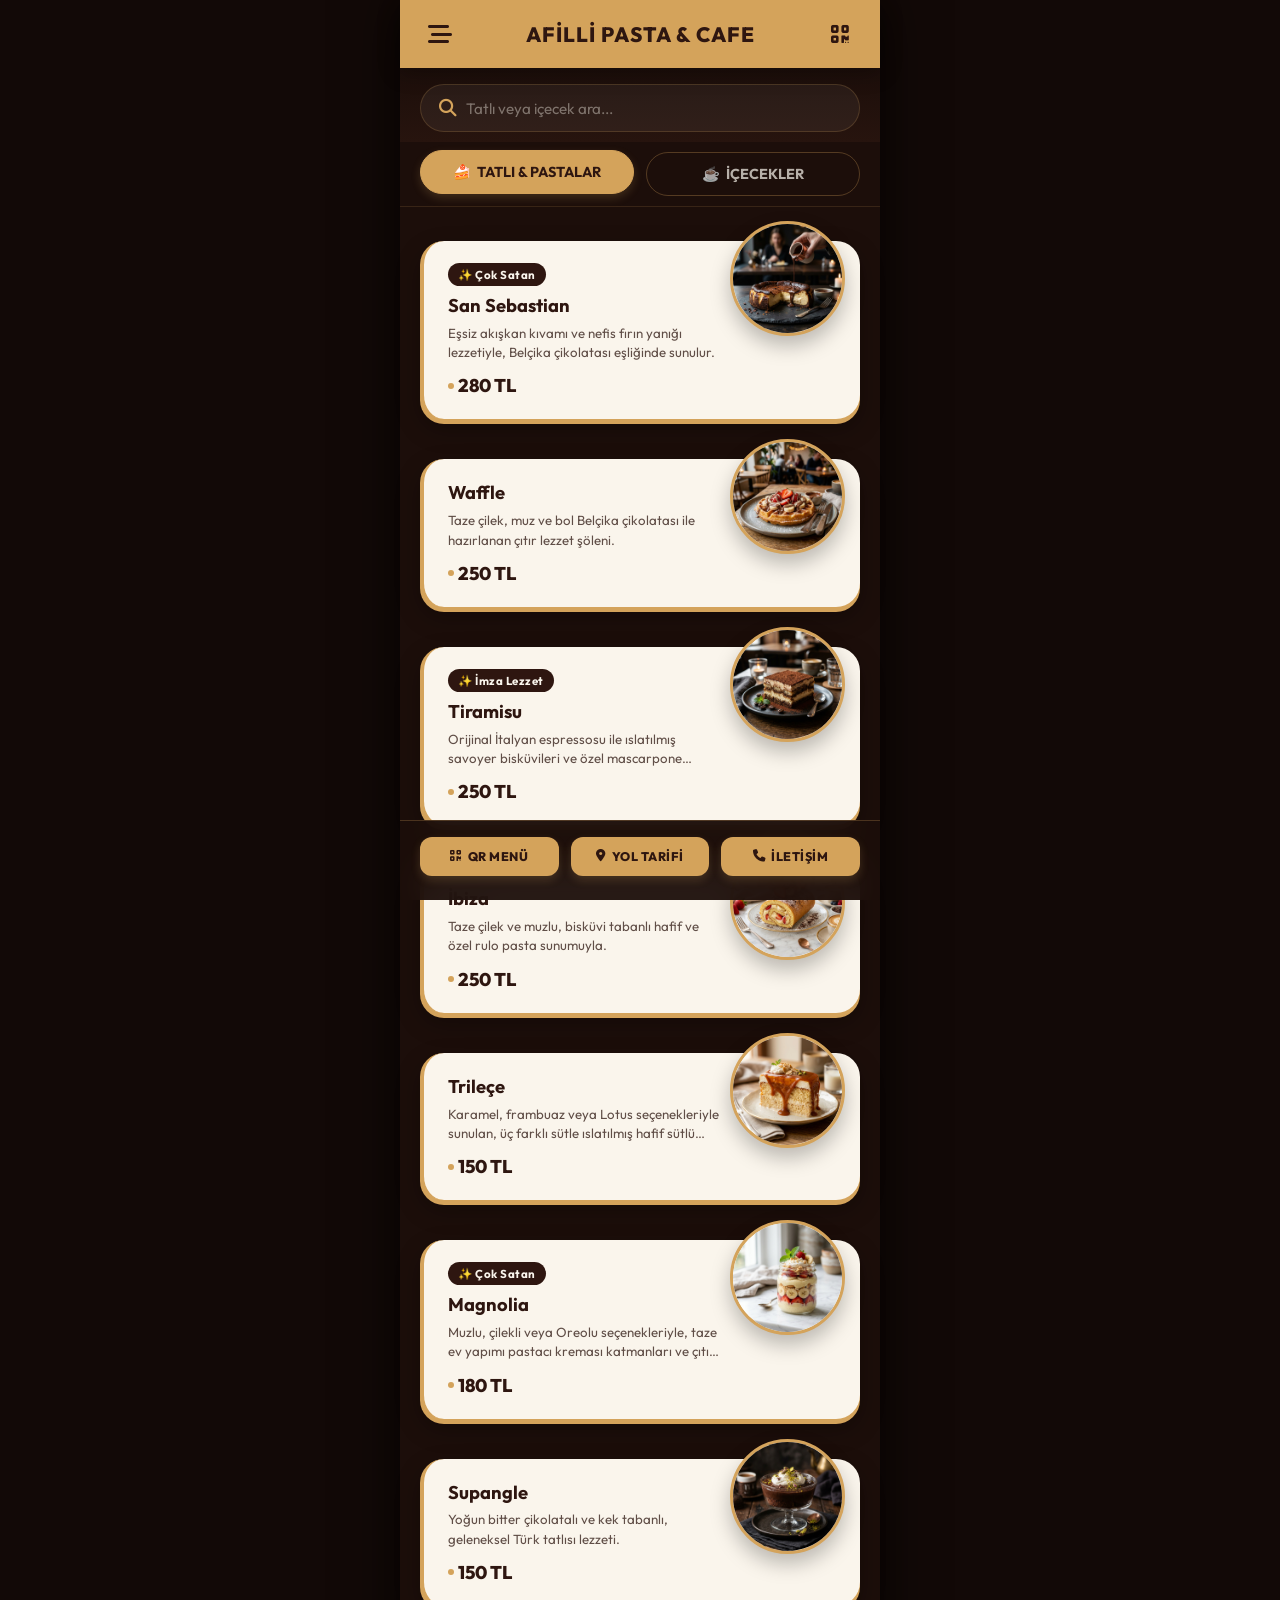
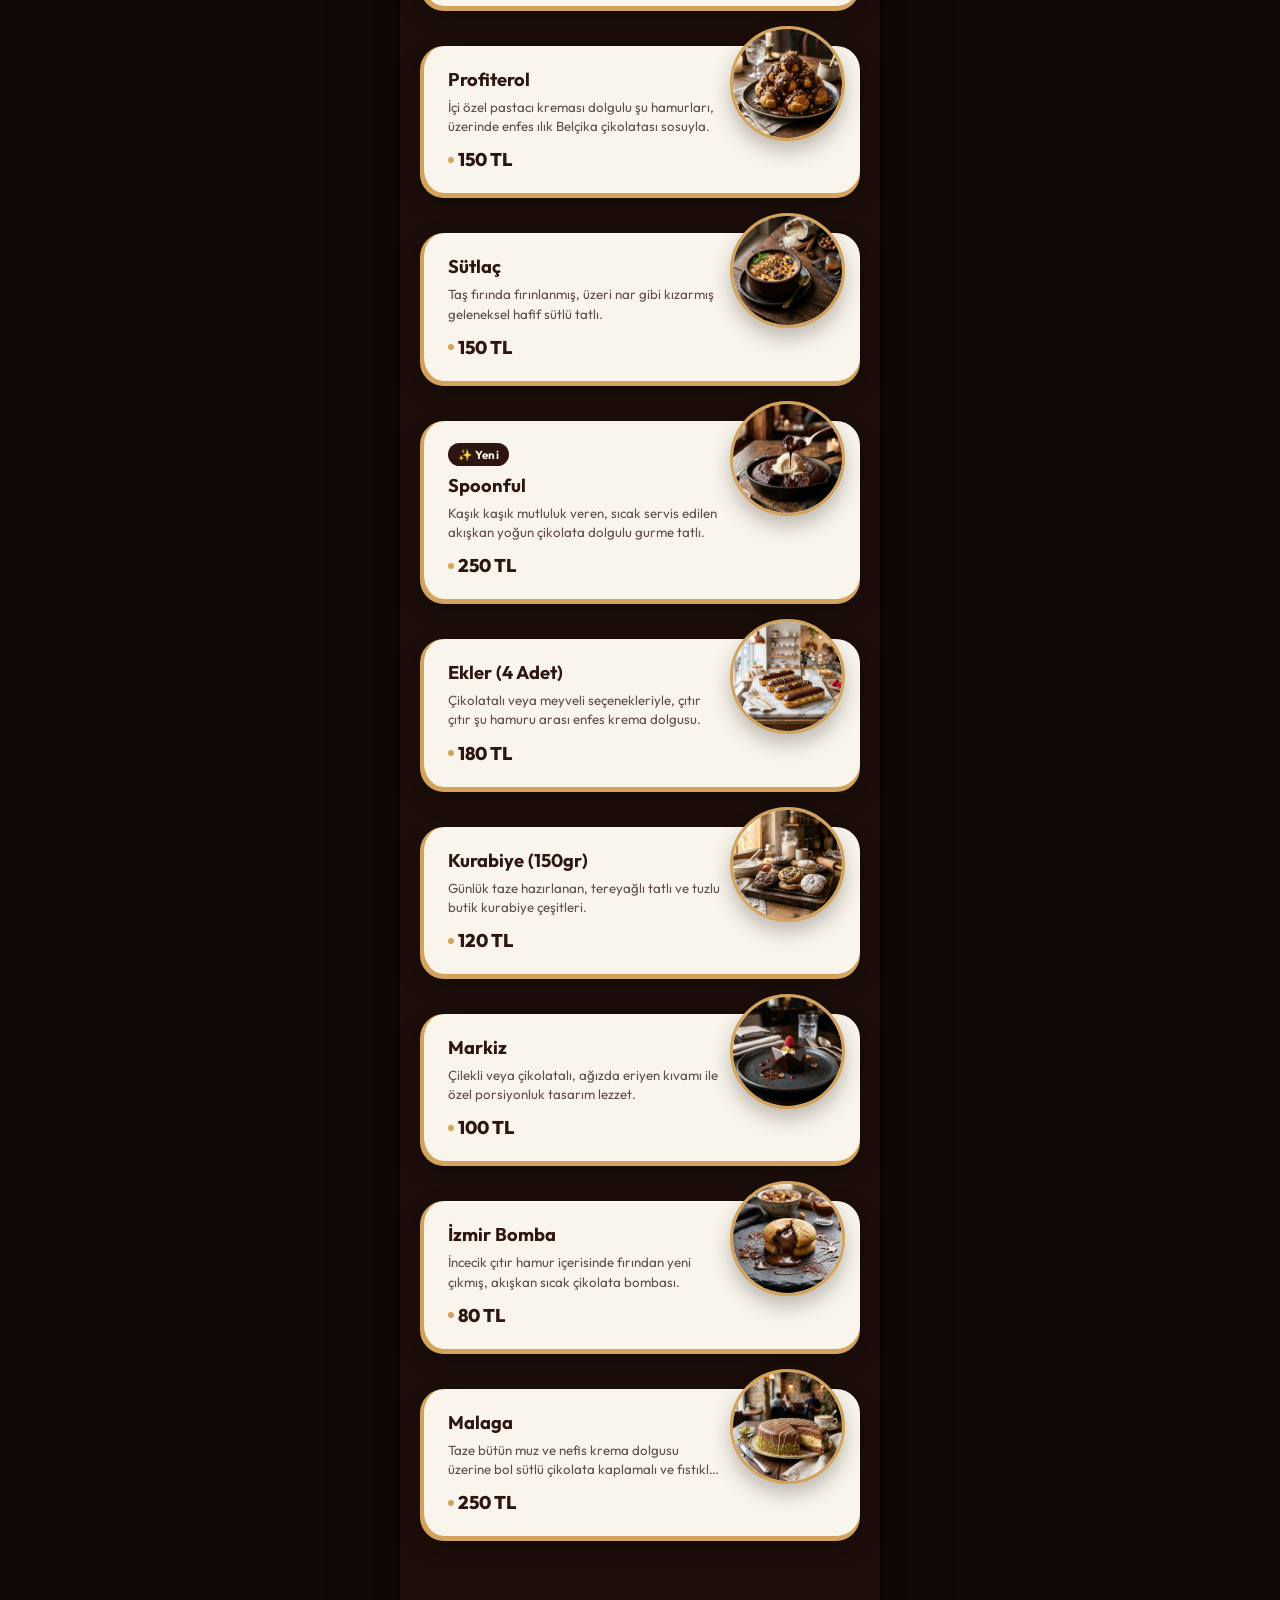
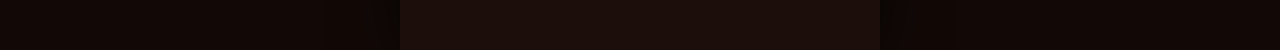
==== index.html @ da428a74 "feat: Afilli Cafe premium digital QR menu with local images and updated contact details" ====
<!DOCTYPE html>
<html lang="tr">
<head>
  <meta charset="UTF-8">
  <meta name="viewport" content="width=device-width, initial-scale=1.0, maximum-scale=1.0, user-scalable=no">
  <title>Afilli Pasta & Cafe | Dijital QR Menü</title>
  
  <!-- SEO Meta Tags -->
  <meta name="description" content="Afilli Pasta & Cafe'nin en özel el yapımı tatlıları, pastaları, aromatik sıcak kahveleri ve serinletici içecekleri içeren şık dijital QR menüsü.">
  <meta name="keywords" content="afilli cafe, qr menü, dijital menü, pastane, tatlı, kahve, kahvaltı, istanbul cafe">
  <meta name="author" content="Afilli Pasta & Cafe">
  
  <!-- Open Graph / Social Media -->
  <meta property="og:type" content="website">
  <meta property="og:title" content="Afilli Pasta & Cafe | Dijital QR Menü">
  <meta property="og:description" content="Kafemizin en seçkin lezzetlerini ve aromatik kahvelerini hemen keşfedin.">
  <meta property="og:image" content="https://images.unsplash.com/photo-1606313564200-e75d5e30476c?w=600&auto=format&fit=crop&q=80">
  
  <!-- FontAwesome Icons for premium UI look -->
  <link rel="stylesheet" href="https://cdnjs.cloudflare.com/ajax/libs/font-awesome/6.4.0/css/all.min.css">
  
  <!-- Custom Stylesheet -->
  <link rel="stylesheet" href="style.css">
</head>
<body>

  <!-- MOBILE FRAME CONTAINER -->
  <main class="app-container" id="main-app">
    
    <!-- MAIN HEADER -->
    <header class="main-header">
      <button class="header-menu-btn" id="menu-toggle" aria-label="Menü Açar" title="Menü">
        <i class="fa-solid fa-bars-staggered"></i>
      </button>
      <h1 class="header-title" id="cafe-title">Afilli Pasta & Cafe</h1>
      <button class="header-qr-btn" id="qr-nav-btn" aria-label="QR Kodu Göster" title="QR Kodu">
        <i class="fa-solid fa-qrcode"></i>
      </button>
    </header>

    <!-- SEARCH BAR -->
    <section class="search-wrapper" aria-label="Ürün Arama">
      <div class="search-box">
        <i class="fa-solid fa-magnifying-glass search-icon"></i>
        <input 
          type="text" 
          id="search-input" 
          class="search-input" 
          placeholder="Tatlı veya içecek ara..."
          aria-label="Menü içinde ara"
        >
        <button class="clear-search-btn" id="clear-search" aria-label="Aramayı Temizle">
          <i class="fa-solid fa-circle-xmark"></i>
        </button>
      </div>
    </section>

    <!-- CATEGORY TABS -->
    <nav class="tabs-wrapper" aria-label="Kategoriler">
      <div class="tabs-container">
        <button class="menu-tab active" data-category="tatli" id="tab-tatli">
          <span>🍰</span> TATLI & PASTALAR
        </button>
        <button class="menu-tab" data-category="icecek" id="tab-icecek">
          <span>☕</span> İÇECEKLER
        </button>
      </div>
    </nav>

    <!-- PRODUCTS FEED -->
    <section class="products-feed" id="products-feed" aria-label="Ürün Listesi">
      <!-- Dynamic products loaded from app.js go here -->
    </section>

    <!-- FLOATING BOTTOM NAVIGATION BAR -->
    <nav class="bottom-nav" aria-label="Hızlı Erişim">
      <button class="nav-btn" id="qr-view-btn" title="QR Kodu Paylaş">
        <i class="fa-solid fa-qrcode"></i> QR Menü
      </button>
      <button class="nav-btn" id="direction-btn" title="Yol Tarifi Al">
        <i class="fa-solid fa-location-dot"></i> Yol Tarifi
      </button>
      <button class="nav-btn" id="contact-btn" title="İletişime Geç">
        <i class="fa-solid fa-phone"></i> İletişim
      </button>
    </nav>

  </main>

  <!-- --- SIDEBAR MENU NAVIGATION --- -->
  <div class="sidebar-overlay" id="sidebar-overlay"></div>
  <aside class="sidebar" id="sidebar" aria-label="Yandan Menü">
    <div class="sidebar-header">
      <div class="sidebar-title">Afilli Cafe</div>
      <button class="close-sidebar-btn" id="close-sidebar" aria-label="Kapat">
        <i class="fa-solid fa-xmark"></i>
      </button>
    </div>
    <nav class="sidebar-links">
      <a href="#" class="sidebar-link"><i class="fa-solid fa-house"></i> Anasayfa</a>
      <a href="https://instagram.com/afillipastacafe" target="_blank" class="sidebar-link"><i class="fa-brands fa-instagram"></i> Instagram'da Takip Et</a>
      <a href="#" id="menu-qr-link" class="sidebar-link"><i class="fa-solid fa-qrcode"></i> Masa QR Kodları</a>
      <a href="tel:+905077658978" class="sidebar-link"><i class="fa-solid fa-phone"></i> Hemen Ara</a>
      <a href="https://wa.me/905077658978" target="_blank" class="sidebar-link"><i class="fa-brands fa-whatsapp"></i> WhatsApp Destek</a>
    </nav>
    <div class="sidebar-footer">
      <p>Afilli Pasta & Cafe</p>
      <p>Her Gün: 09:00 - 23:00</p>
      <p>&copy; 2026 Tüm Hakları Saklıdır.</p>
    </div>
  </aside>

  <!-- --- INTERACTIVE MODALS --- -->

  <!-- 1. Contact Modal -->
  <div class="modal-overlay" id="contact-modal" aria-hidden="true" role="dialog">
    <div class="modal-content">
      <button class="close-modal-btn" id="close-contact" aria-label="Kapat">
        <i class="fa-solid fa-xmark"></i>
      </button>
      <h2 class="modal-title">İLETİŞİM BİLGİLERİ</h2>
      <div class="contact-options">
        <a href="tel:+905077658978" class="contact-card">
          <i class="fa-solid fa-phone contact-card-icon"></i>
          <div class="contact-card-details">
            <h4>Müşteri Hattı</h4>
            <p>0507 765 89 78</p>
          </div>
        </a>
        <a href="https://wa.me/905077658978?text=Merhaba,%20dijital%20menünüz%20üzerinden%20ulaşıyorum." target="_blank" class="contact-card">
          <i class="fa-brands fa-whatsapp contact-card-icon"></i>
          <div class="contact-card-details">
            <h4>WhatsApp Sipariş</h4>
            <p>Hızlı mesajlaşma & destek</p>
          </div>
        </a>
        <a href="https://instagram.com/afillipastacafe" target="_blank" class="contact-card">
          <i class="fa-brands fa-instagram contact-card-icon"></i>
          <div class="contact-card-details">
            <h4>Instagram Sayfamız</h4>
            <p>@afillipastacafe</p>
          </div>
        </a>
      </div>
    </div>
  </div>

  <!-- 2. Direction Modal -->
  <div class="modal-overlay" id="direction-modal" aria-hidden="true" role="dialog">
    <div class="modal-content">
      <button class="close-modal-btn" id="close-direction" aria-label="Kapat">
        <i class="fa-solid fa-xmark"></i>
      </button>
      <h2 class="modal-title">YOL TARİFİ</h2>
      <div class="direction-info">
        <div class="direction-map-placeholder">
          <!-- A stylish dark theme representation of map using Unsplash map texture or pattern -->
          <img src="https://images.unsplash.com/photo-1524661135-423995f22d0b?w=400&auto=format&fit=crop&q=80" alt="Harita Konumu">
        </div>
        <p class="direction-address">
          <strong>Afilli Pasta & Cafe</strong><br>
          Kirazlı, Mevlana Cd. 52D D:58e<br>
          34210 Bağcılar/İstanbul
        </p>
        <a 
          href="https://maps.google.com/?q=Kirazli+Mevlana+Cd+52D+Bagcilar+Istanbul+Afilli+Cafe" 
          target="_blank" 
          class="direction-action-btn"
        >
          <i class="fa-solid fa-map-location-dot"></i> Haritada Aç
        </a>
      </div>
    </div>
  </div>

  <!-- 3. QR Menu Share Modal -->
  <div class="modal-overlay" id="qr-modal" aria-hidden="true" role="dialog">
    <div class="modal-content">
      <button class="close-modal-btn" id="close-qr" aria-label="Kapat">
        <i class="fa-solid fa-xmark"></i>
      </button>
      <h2 class="modal-title">QR Kod Menü</h2>
      <div class="qr-container">
        <div class="qr-box">
          <!-- Dynamically generated QR code using public rapid API -->
          <img src="https://api.qrserver.com/v1/create-qr-code/?size=180x180&data=https://afillipastacafe.com&color=2e1610" alt="QR Kod Menü" class="qr-code-img">
        </div>
        <p class="direction-address">
          Bu QR kodu masanızdaki müşterilerinize okutarak menüye anında erişmelerini sağlayabilirsiniz.
        </p>
        <a href="https://api.qrserver.com/v1/create-qr-code/?size=500x500&data=https://afillipastacafe.com&color=2e1610" download="afilli_menu_qr.png" target="_blank" class="direction-action-btn">
          <i class="fa-solid fa-download"></i> Yüksek Çözünürlük İndir
        </a>
      </div>
    </div>
  </div>

  <!-- 4. Dynamic Product Details Modal -->
  <div class="modal-overlay" id="details-modal" aria-hidden="true" role="dialog">
    <div class="details-modal-content">
      <button class="close-details-btn" id="close-details" aria-label="Kapat">
        <i class="fa-solid fa-xmark"></i>
      </button>
      <div id="details-modal-body">
        <!-- Dynamically loaded from app.js when clicking a product -->
      </div>
    </div>
  </div>

  <!-- Main JavaScript Logic -->
  <script src="app.js" defer></script>
</body>
</html>
---- style.css ----
/* Afilli Pasta & Cafe - Premium Digital QR Menu Stylesheet */

@import url('https://fonts.googleapis.com/css2?family=Outfit:wght@300;400;500;600;700;800&display=swap');

/* --- CUSTOM VARIABLES & DESIGN SYSTEM --- */
:root {
  --primary-bg: #1C0E0A;          /* Luxurious dark chocolate brown */
  --secondary-bg: #27140E;        /* Slightly lighter warm brown */
  --accent-gold: #D4A35B;         /* Elegant warm gold/tan */
  --accent-gold-hover: #E3B46C;   /* Brightened gold */
  --card-bg: #FAF5EC;             /* Creamy off-white card background */
  --text-dark: #2E1610;           /* Deep dark brown for main text */
  --text-muted: #604E47;          /* Soft warm brown for description */
  --text-light: #FAF5EC;          /* Light cream for text on dark backgrounds */
  
  --font-family: 'Outfit', sans-serif;
  --transition-smooth: all 0.3s cubic-bezier(0.25, 0.8, 0.25, 1);
  --border-radius-lg: 24px;       /* High-end rounded corners for cards */
  --border-radius-sm: 12px;       /* Rounded corners for badges and buttons */
  
  /* Drop shadow with golden/tan offset to match reference image */
  --card-shadow: 0 5px 0 0 var(--accent-gold), 0 10px 25px rgba(0, 0, 0, 0.3);
  --btn-shadow: 0 4px 10px rgba(212, 163, 91, 0.2);
}

/* --- SYSTEM RESET & BASE STYLES --- */
* {
  margin: 0;
  padding: 0;
  box-sizing: border-box;
  -webkit-tap-highlight-color: transparent;
}

body {
  font-family: var(--font-family);
  background-color: #120907; /* Dark outer space background */
  color: var(--text-light);
  display: flex;
  justify-content: center;
  min-height: 100vh;
  overflow-x: hidden;
}

/* --- MOBILE FRAME CONTAINER --- */
/* Provides a premium centered app layout on desktop, and pure full-screen on mobile */
.app-container {
  width: 100%;
  max-width: 480px; /* Standard premium mobile view width */
  background-color: var(--primary-bg);
  min-height: 100vh;
  display: flex;
  flex-direction: column;
  position: relative;
  box-shadow: 0 0 50px rgba(0, 0, 0, 0.8);
  padding-bottom: 90px; /* Space for the floating bottom bar */
}

/* --- SCROLLBAR STYLING --- */
.app-container::-webkit-scrollbar {
  width: 5px;
}
.app-container::-webkit-scrollbar-track {
  background: var(--primary-bg);
}
.app-container::-webkit-scrollbar-thumb {
  background: var(--accent-gold);
  border-radius: 10px;
}

/* --- HEADER AREA --- */
.main-header {
  position: sticky;
  top: 0;
  z-index: 100;
  background-color: var(--accent-gold);
  padding: 14px 20px;
  display: flex;
  align-items: center;
  justify-content: space-between;
  box-shadow: 0 4px 20px rgba(0, 0, 0, 0.3);
}

.header-menu-btn {
  background: none;
  border: none;
  color: var(--text-dark);
  font-size: 1.5rem;
  cursor: pointer;
  display: flex;
  align-items: center;
  justify-content: center;
  width: 40px;
  height: 40px;
  border-radius: 50%;
  transition: var(--transition-smooth);
}
.header-menu-btn:active {
  background-color: rgba(46, 22, 16, 0.1);
}

.header-title {
  color: var(--text-dark);
  font-size: 1.3rem;
  font-weight: 800;
  letter-spacing: 1px;
  text-transform: uppercase;
}

.header-qr-btn {
  background: none;
  border: none;
  color: var(--text-dark);
  font-size: 1.3rem;
  cursor: pointer;
  display: flex;
  align-items: center;
  justify-content: center;
  width: 40px;
  height: 40px;
  border-radius: 50%;
  transition: var(--transition-smooth);
}
.header-qr-btn:active {
  background-color: rgba(46, 22, 16, 0.1);
}

/* --- SEARCH BAR --- */
.search-wrapper {
  padding: 16px 20px 10px 20px;
  background: linear-gradient(to bottom, var(--primary-bg), var(--secondary-bg));
}

.search-box {
  position: relative;
  display: flex;
  align-items: center;
  background-color: rgba(255, 255, 255, 0.05);
  border: 1px solid rgba(214, 163, 91, 0.2);
  border-radius: 30px;
  padding: 0 15px 0 45px;
  height: 48px;
  transition: var(--transition-smooth);
}

.search-box:focus-within {
  border-color: var(--accent-gold);
  background-color: rgba(255, 255, 255, 0.08);
  box-shadow: 0 0 15px rgba(214, 163, 91, 0.15);
}

.search-icon {
  position: absolute;
  left: 18px;
  color: var(--accent-gold);
  font-size: 1.1rem;
  pointer-events: none;
}

.search-input {
  width: 100%;
  height: 100%;
  background: none;
  border: none;
  outline: none;
  color: var(--text-light);
  font-size: 0.95rem;
  font-family: var(--font-family);
}
.search-input::placeholder {
  color: rgba(250, 245, 236, 0.4);
}

.clear-search-btn {
  background: none;
  border: none;
  color: var(--accent-gold);
  font-size: 1rem;
  cursor: pointer;
  display: none;
  align-items: center;
  justify-content: center;
  padding: 5px;
}
.clear-search-btn.visible {
  display: flex;
}

/* --- CATEGORY TABS --- */
.tabs-wrapper {
  position: sticky;
  top: 68px; /* Below main-header */
  z-index: 90;
  background-color: var(--primary-bg);
  padding: 10px 20px;
  border-bottom: 1px solid rgba(214, 163, 91, 0.15);
}

.tabs-container {
  display: flex;
  gap: 12px;
}

.menu-tab {
  flex: 1;
  background: none;
  border: 1px solid rgba(214, 163, 91, 0.3);
  color: rgba(250, 245, 236, 0.7);
  padding: 12px 10px;
  font-family: var(--font-family);
  font-size: 0.9rem;
  font-weight: 700;
  border-radius: 30px;
  cursor: pointer;
  display: flex;
  align-items: center;
  justify-content: center;
  gap: 6px;
  transition: var(--transition-smooth);
}

.menu-tab.active {
  background-color: var(--accent-gold);
  border-color: var(--accent-gold);
  color: var(--text-dark);
  box-shadow: var(--btn-shadow);
  transform: translateY(-2px);
}

/* --- PRODUCTS FEED --- */
.products-feed {
  flex: 1;
  padding: 24px 20px;
  display: flex;
  flex-direction: column;
  gap: 30px; /* Generous gap to account for overlapping floating images */
}

/* --- PRODUCT CARD --- */
.product-card {
  background-color: var(--card-bg);
  border-radius: var(--border-radius-lg);
  padding: 22px 24px;
  display: flex;
  position: relative;
  min-height: 145px;
  box-shadow: var(--card-shadow);
  border-left: 4px solid var(--accent-gold);
  cursor: pointer;
  transition: var(--transition-smooth);
  margin-top: 10px; /* Room for image overlap */
}

.product-card:hover {
  transform: translateY(-4px);
  box-shadow: 0 8px 0 0 var(--accent-gold), 0 15px 30px rgba(0, 0, 0, 0.4);
}

.product-card:active {
  transform: translateY(2px);
  box-shadow: 0 2px 0 0 var(--accent-gold), 0 5px 15px rgba(0, 0, 0, 0.2);
}

.product-info {
  flex: 1;
  padding-right: 115px; /* Leave space for the floating absolute image on the right */
  display: flex;
  flex-direction: column;
  justify-content: center;
}

/* Tag Badge */
.product-tag {
  margin-bottom: 8px;
  display: flex;
}

.tag-badge {
  background-color: var(--text-dark);
  color: var(--text-light);
  font-size: 0.72rem;
  font-weight: 700;
  padding: 4px 10px;
  border-radius: 20px;
  letter-spacing: 0.5px;
}

.product-title {
  color: var(--text-dark);
  font-size: 1.15rem;
  font-weight: 700;
  margin-bottom: 6px;
  line-height: 1.3;
}

.product-description {
  color: var(--text-muted);
  font-size: 0.83rem;
  line-height: 1.45;
  margin-bottom: 12px;
  display: -webkit-box;
  -webkit-line-clamp: 2;
  -webkit-box-orient: vertical;
  overflow: hidden;
}

.product-price {
  color: var(--text-dark);
  font-size: 1.15rem;
  font-weight: 800;
  display: flex;
  align-items: center;
  gap: 4px;
}
.product-price::before {
  content: "";
  display: inline-block;
  width: 6px;
  height: 6px;
  background-color: var(--accent-gold);
  border-radius: 50%;
}

/* Floating overlapping product image */
.product-image-container {
  position: absolute;
  right: 15px;
  top: -20px; /* Overlaps card boundary beautifully */
  width: 115px;
  height: 115px;
  border-radius: 50%;
  box-shadow: 0 10px 20px rgba(0, 0, 0, 0.25);
  background-color: var(--card-bg);
  border: 3.5px solid var(--accent-gold);
  overflow: hidden;
}

.product-image {
  width: 100%;
  height: 100%;
  object-fit: cover;
  opacity: 0;
  transition: opacity 0.3s ease, transform 0.5s ease;
}

.product-image.loaded {
  opacity: 1;
}

.product-card:hover .product-image {
  transform: scale(1.1) rotate(3deg);
}

/* Skeleton Loading State for Images */
.image-skeleton {
  position: absolute;
  top: 0;
  left: 0;
  width: 100%;
  height: 100%;
  background: linear-gradient(90deg, #FAF5EC 25%, #E5DFD3 50%, #FAF5EC 75%);
  background-size: 200% 100%;
  animation: loading-shimmer 1.5s infinite;
  transition: opacity 0.3s ease;
}
.image-skeleton.fade-out {
  opacity: 0;
}

@keyframes loading-shimmer {
  0% { background-position: 200% 0; }
  100% { background-position: -200% 0; }
}



/* --- HIGHLIGHT SEARCH TERMS --- */
mark {
  background-color: rgba(212, 163, 91, 0.25);
  color: var(--text-dark);
  padding: 0 2px;
  border-radius: 2px;
  font-weight: 600;
}

/* --- GLOBAL SEARCH HEADERS --- */
.search-category-header {
  font-size: 1rem;
  font-weight: 800;
  color: var(--accent-gold);
  border-bottom: 2px solid var(--accent-gold);
  padding-bottom: 6px;
  margin-top: 15px;
  margin-bottom: 5px;
  letter-spacing: 0.5px;
  text-transform: uppercase;
}

/* --- NO RESULTS STATE --- */
.no-results {
  text-align: center;
  padding: 40px 20px;
}

.no-results-icon {
  font-size: 3rem;
  margin-bottom: 15px;
}

.no-results h3 {
  font-size: 1.2rem;
  margin-bottom: 8px;
  color: var(--accent-gold);
}

.no-results p {
  color: rgba(250, 245, 236, 0.6);
  font-size: 0.9rem;
}

/* --- FLOATING BOTTOM NAVIGATION BAR --- */
.bottom-nav {
  position: fixed;
  bottom: 0;
  left: 50%;
  transform: translateX(-50%);
  width: 100%;
  max-width: 480px;
  background-color: rgba(28, 14, 10, 0.95);
  backdrop-filter: blur(15px);
  border-top: 1.5px solid rgba(214, 163, 91, 0.25);
  padding: 16px 20px 24px 20px; /* Safe padding for bottom screens */
  display: flex;
  justify-content: space-between;
  gap: 12px;
  z-index: 95;
}

.nav-btn {
  flex: 1;
  background-color: var(--accent-gold);
  color: var(--text-dark);
  border: none;
  border-radius: var(--border-radius-sm);
  padding: 12px 10px;
  font-family: var(--font-family);
  font-size: 0.78rem;
  font-weight: 800;
  text-decoration: none;
  text-transform: uppercase;
  letter-spacing: 0.5px;
  text-align: center;
  display: flex;
  align-items: center;
  justify-content: center;
  gap: 6px;
  box-shadow: var(--btn-shadow);
  transition: var(--transition-smooth);
  cursor: pointer;
}

.nav-btn:hover {
  background-color: var(--accent-gold-hover);
  transform: translateY(-2px);
}

.nav-btn:active {
  transform: translateY(1px);
}

/* --- INTERACTIVE MODALS --- */
.modal-overlay {
  position: fixed;
  top: 0;
  left: 0;
  width: 100%;
  height: 100%;
  background-color: rgba(18, 9, 7, 0.85);
  backdrop-filter: blur(8px);
  z-index: 200;
  display: flex;
  align-items: center;
  justify-content: center;
  opacity: 0;
  pointer-events: none;
  transition: opacity 0.3s ease;
  padding: 20px;
}

.modal-overlay.active {
  opacity: 1;
  pointer-events: auto;
}

.modal-content {
  width: 100%;
  max-width: 400px;
  background-color: var(--secondary-bg);
  border: 2px solid var(--accent-gold);
  border-radius: var(--border-radius-lg);
  padding: 30px 24px;
  position: relative;
  transform: translateY(30px);
  transition: transform 0.3s cubic-bezier(0.25, 0.8, 0.25, 1);
  box-shadow: 0 15px 35px rgba(0, 0, 0, 0.6);
}

.modal-overlay.active .modal-content {
  transform: translateY(0);
}

.close-modal-btn {
  position: absolute;
  top: 15px;
  right: 15px;
  background: none;
  border: none;
  color: var(--accent-gold);
  font-size: 1.5rem;
  cursor: pointer;
  width: 32px;
  height: 32px;
  display: flex;
  align-items: center;
  justify-content: center;
  border-radius: 50%;
  transition: var(--transition-smooth);
}
.close-modal-btn:hover {
  background-color: rgba(214, 163, 91, 0.1);
}

/* Modal Specific Layouts */
.modal-title {
  color: var(--accent-gold);
  font-size: 1.4rem;
  font-weight: 800;
  margin-bottom: 20px;
  text-align: center;
  text-transform: uppercase;
  letter-spacing: 0.5px;
}

/* Contact Modal Options */
.contact-options {
  display: flex;
  flex-direction: column;
  gap: 14px;
}

.contact-card {
  display: flex;
  align-items: center;
  gap: 15px;
  background-color: rgba(255, 255, 255, 0.04);
  border: 1px solid rgba(214, 163, 91, 0.15);
  border-radius: var(--border-radius-sm);
  padding: 16px;
  text-decoration: none;
  color: var(--text-light);
  transition: var(--transition-smooth);
}

.contact-card:hover {
  background-color: rgba(214, 163, 91, 0.08);
  border-color: var(--accent-gold);
  transform: translateX(4px);
}

.contact-card-icon {
  font-size: 1.5rem;
  color: var(--accent-gold);
}

.contact-card-details h4 {
  font-size: 0.95rem;
  font-weight: 700;
  margin-bottom: 2px;
}

.contact-card-details p {
  font-size: 0.8rem;
  color: rgba(250, 245, 236, 0.5);
}

/* Direction Modal Options */
.direction-info {
  text-align: center;
  display: flex;
  flex-direction: column;
  align-items: center;
  gap: 16px;
}

.direction-map-placeholder {
  width: 100%;
  height: 180px;
  border-radius: var(--border-radius-sm);
  overflow: hidden;
  border: 1.5px solid rgba(214, 163, 91, 0.3);
  position: relative;
  background: #1C0E0A;
}

.direction-map-placeholder img {
  width: 100%;
  height: 100%;
  object-fit: cover;
  filter: brightness(0.7) contrast(1.1);
}

.direction-address {
  font-size: 0.9rem;
  color: rgba(250, 245, 236, 0.8);
  line-height: 1.5;
}

.direction-action-btn {
  width: 100%;
  background-color: var(--accent-gold);
  color: var(--text-dark);
  border: none;
  border-radius: var(--border-radius-sm);
  padding: 14px;
  font-family: var(--font-family);
  font-size: 0.9rem;
  font-weight: 800;
  text-transform: uppercase;
  cursor: pointer;
  transition: var(--transition-smooth);
  display: flex;
  align-items: center;
  justify-content: center;
  gap: 8px;
  text-decoration: none;
}
.direction-action-btn:hover {
  background-color: var(--accent-gold-hover);
}

/* --- DYNAMIC PRODUCT DETAILS MODAL --- */
.details-modal-content {
  width: 100%;
  max-width: 420px;
  background-color: var(--card-bg);
  border-radius: var(--border-radius-lg);
  overflow: hidden;
  position: relative;
  transform: translateY(30px);
  transition: transform 0.3s cubic-bezier(0.25, 0.8, 0.25, 1);
  box-shadow: 0 20px 45px rgba(0, 0, 0, 0.7);
}

.modal-overlay.active .details-modal-content {
  transform: translateY(0);
}

.close-details-btn {
  position: absolute;
  top: 15px;
  right: 15px;
  background-color: rgba(28, 14, 10, 0.6);
  backdrop-filter: blur(5px);
  border: none;
  color: var(--card-bg);
  font-size: 1.3rem;
  cursor: pointer;
  width: 36px;
  height: 36px;
  display: flex;
  align-items: center;
  justify-content: center;
  border-radius: 50%;
  z-index: 10;
  transition: var(--transition-smooth);
}
.close-details-btn:hover {
  background-color: rgba(28, 14, 10, 0.8);
}

.detail-hero {
  width: 100%;
  height: 250px;
  position: relative;
}

.detail-image {
  width: 100%;
  height: 100%;
  object-fit: cover;
}

.detail-content {
  padding: 24px;
  color: var(--text-dark);
}

.detail-header {
  display: flex;
  align-items: flex-start;
  justify-content: space-between;
  gap: 15px;
  margin-bottom: 12px;
}

.detail-title {
  font-size: 1.4rem;
  font-weight: 800;
  line-height: 1.25;
}

.detail-tag-badge {
  background-color: var(--text-dark);
  color: var(--card-bg);
  font-size: 0.75rem;
  font-weight: 700;
  padding: 4px 10px;
  border-radius: 20px;
  white-space: nowrap;
}

.detail-description {
  font-size: 0.9rem;
  color: var(--text-muted);
  line-height: 1.5;
  margin-bottom: 24px;
}

.detail-footer {
  border-top: 1.5px dashed rgba(46, 22, 16, 0.15);
  padding-top: 18px;
  display: flex;
  justify-content: space-between;
  align-items: center;
}

.detail-price-label {
  font-size: 0.85rem;
  font-weight: 600;
  text-transform: uppercase;
  color: var(--text-muted);
  letter-spacing: 0.5px;
}

.detail-price-value {
  font-size: 1.5rem;
  font-weight: 850;
  color: var(--text-dark);
}

/* --- SIDEBAR MENU NAVIGATION --- */
.sidebar-overlay {
  position: fixed;
  top: 0;
  left: 0;
  width: 100%;
  height: 100%;
  background-color: rgba(0, 0, 0, 0.7);
  backdrop-filter: blur(5px);
  z-index: 150;
  opacity: 0;
  pointer-events: none;
  transition: opacity 0.3s ease;
}

.sidebar-overlay.active {
  opacity: 1;
  pointer-events: auto;
}

.sidebar {
  position: fixed;
  top: 0;
  left: 0;
  width: 280px;
  height: 100%;
  background-color: var(--primary-bg);
  border-right: 1.5px solid rgba(214, 163, 91, 0.3);
  z-index: 160;
  padding: 30px 24px;
  display: flex;
  flex-direction: column;
  transform: translateX(-100%);
  transition: transform 0.3s cubic-bezier(0.25, 0.8, 0.25, 1);
}

.sidebar.active {
  transform: translateX(0);
}

.sidebar-header {
  display: flex;
  justify-content: space-between;
  align-items: center;
  margin-bottom: 40px;
}

.sidebar-title {
  color: var(--accent-gold);
  font-size: 1.15rem;
  font-weight: 800;
  letter-spacing: 1px;
}

.close-sidebar-btn {
  background: none;
  border: none;
  color: var(--accent-gold);
  font-size: 1.4rem;
  cursor: pointer;
}

.sidebar-links {
  display: flex;
  flex-direction: column;
  gap: 20px;
}

.sidebar-link {
  color: var(--text-light);
  font-size: 1.05rem;
  font-weight: 600;
  text-decoration: none;
  display: flex;
  align-items: center;
  gap: 12px;
  padding: 10px 0;
  border-bottom: 1px solid rgba(255, 255, 255, 0.05);
  transition: var(--transition-smooth);
}

.sidebar-link:hover {
  color: var(--accent-gold);
  padding-left: 6px;
}

.sidebar-footer {
  margin-top: auto;
  text-align: center;
  font-size: 0.78rem;
  color: rgba(250, 245, 236, 0.4);
  line-height: 1.4;
  border-top: 1px solid rgba(255, 255, 255, 0.05);
  padding-top: 20px;
}

/* --- QR CODE EMBED DESIGN --- */
.qr-container {
  display: flex;
  flex-direction: column;
  align-items: center;
  gap: 16px;
  text-align: center;
}

.qr-box {
  width: 200px;
  height: 200px;
  background-color: white;
  border-radius: var(--border-radius-sm);
  padding: 10px;
  box-shadow: 0 8px 20px rgba(0, 0, 0, 0.2);
  display: flex;
  align-items: center;
  justify-content: center;
}

.qr-code-img {
  width: 100%;
  height: 100%;
  object-fit: contain;
}

/* --- MICRO ANIMATIONS --- */
.animate-fade-in {
  animation: fadeIn 0.4s cubic-bezier(0.25, 0.8, 0.25, 1) forwards;
}

@keyframes fadeIn {
  from {
    opacity: 0;
    transform: translateY(12px);
  }
  to {
    opacity: 1;
    transform: translateY(0);
  }
}
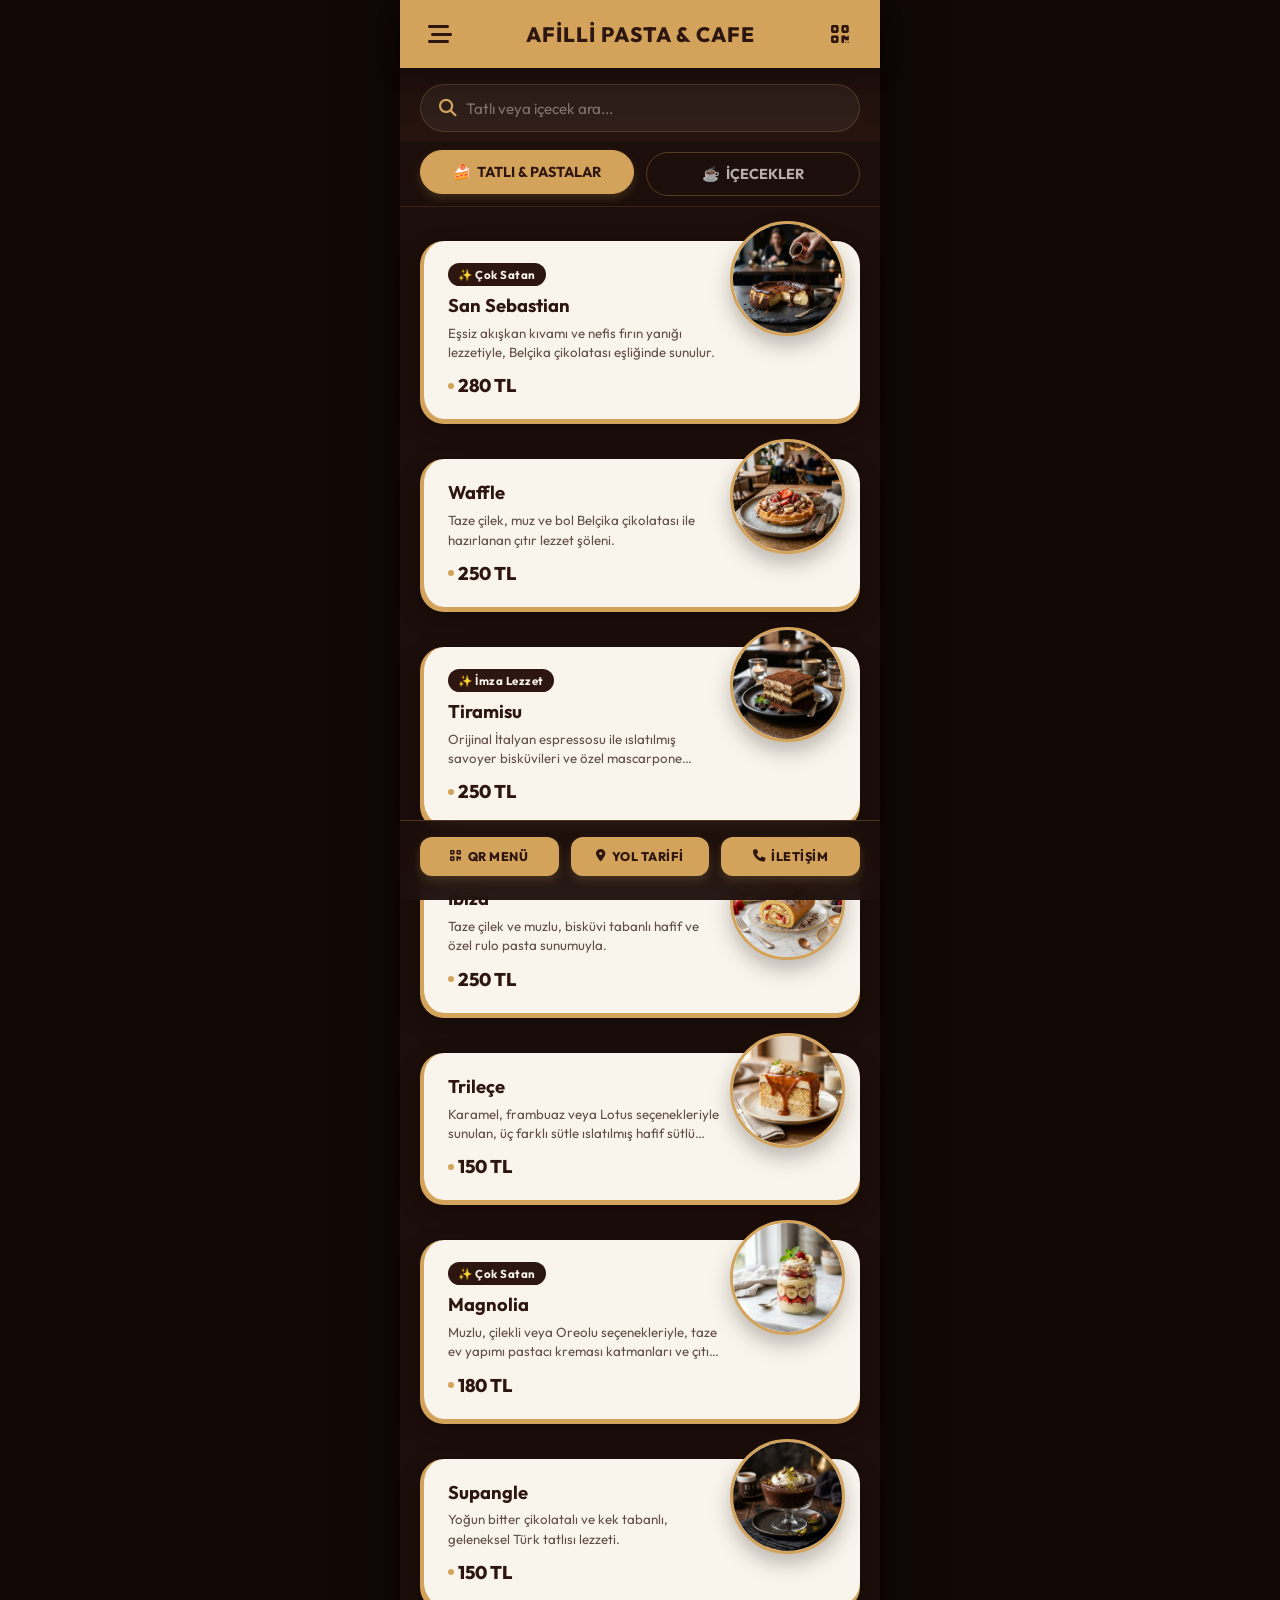
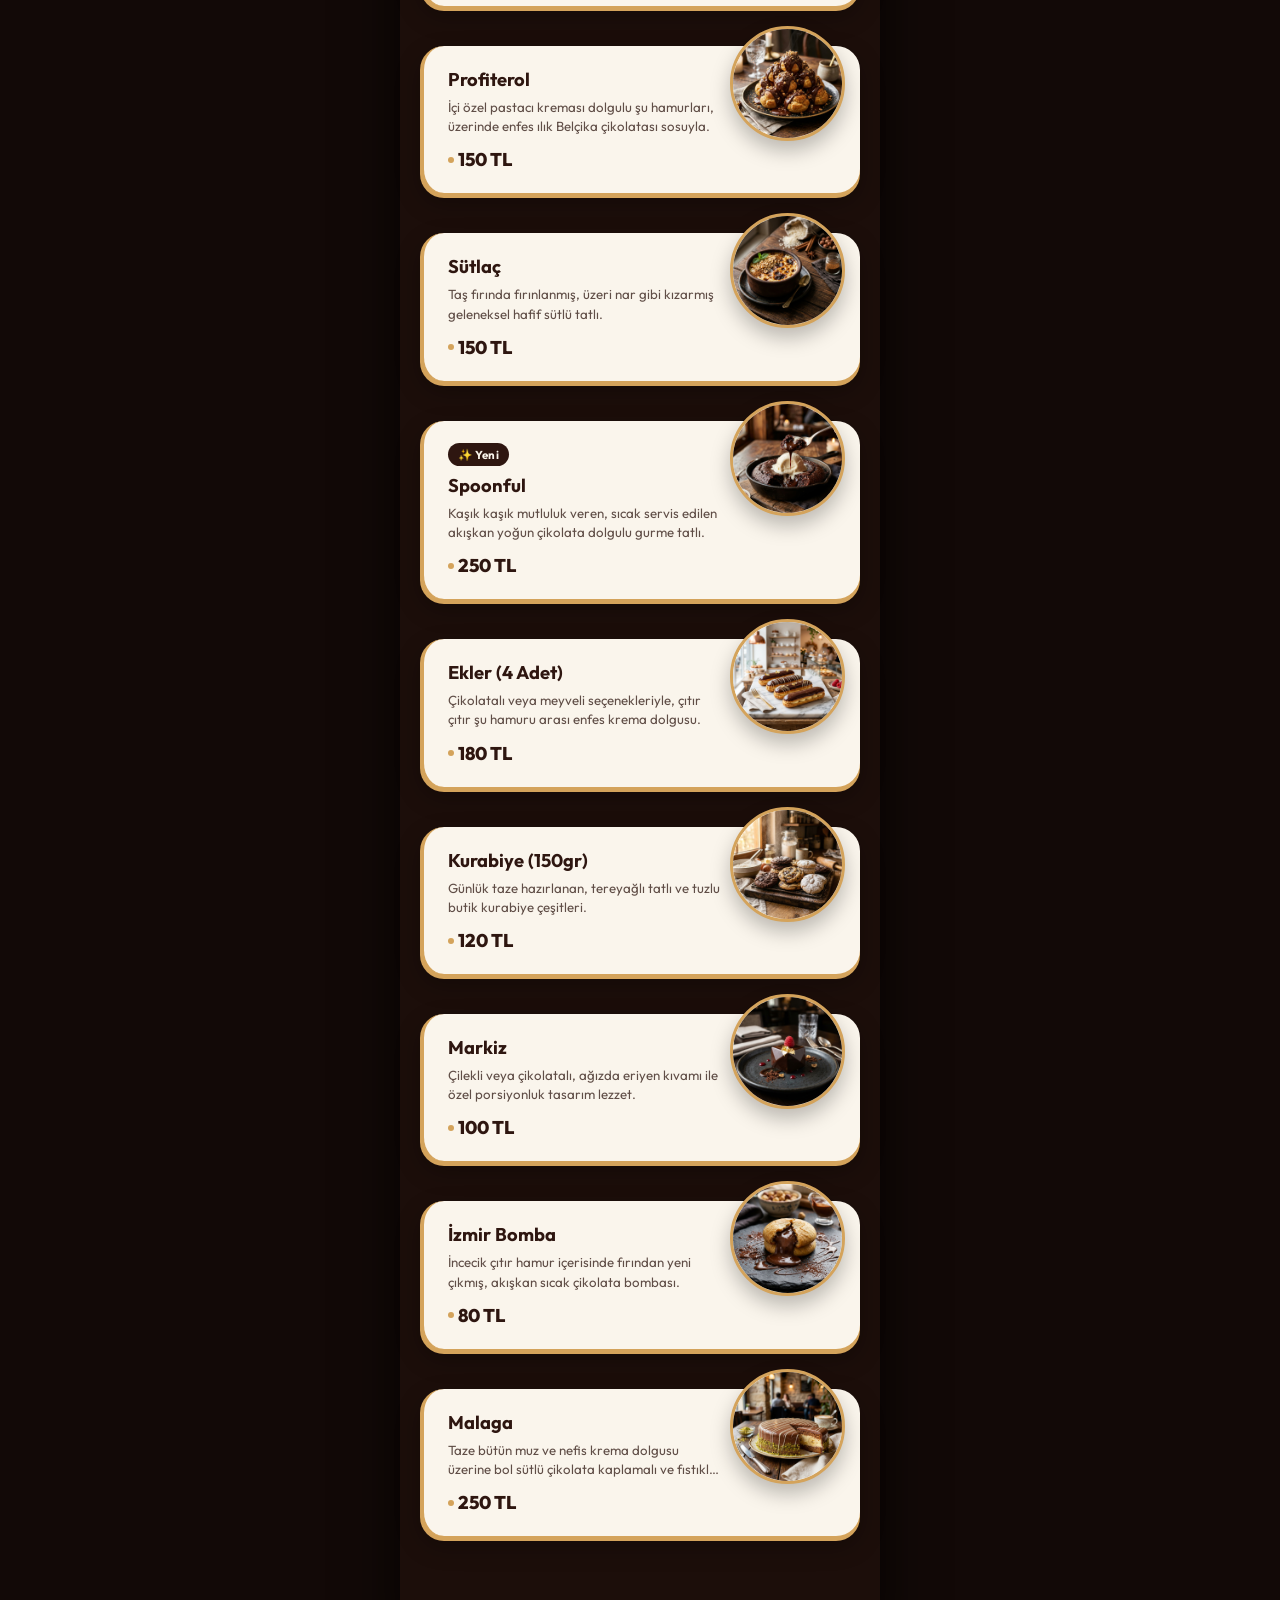
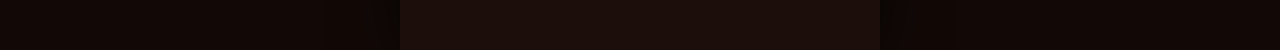
==== commit 6b6eb01e: "feat: Add secure CEO Admin Panel (/admin.html) with real-time Supabase connection and local mock fal" ====
--- a/index.html
+++ b/index.html
@@ -207,6 +207,9 @@
     </div>
   </div>
 
+  <!-- Supabase JS Library SDK -->
+  <script src="https://cdn.jsdelivr.net/npm/@supabase/supabase-js@2"></script>
+
   <!-- Main JavaScript Logic -->
   <script src="app.js" defer></script>
 </body>
--- a/style.css
+++ b/style.css
@@ -885,3 +885,603 @@
     transform: translateY(0);
   }
 }
+
+/* ==========================================================================
+   👑 CEO ADMIN PANEL PREMIUM DARK GLASSMORPHISM STYLES
+   ========================================================================== */
+
+.admin-body {
+  background-color: var(--primary-dark);
+  background-image: radial-gradient(circle at 10% 20%, rgba(90, 40, 20, 0.15) 0%, rgba(20, 10, 5, 0.4) 90.1%);
+  color: var(--bg-cream);
+  min-height: 100vh;
+  font-family: var(--font-primary);
+  margin: 0;
+  padding: 0;
+  display: flex;
+  flex-direction: column;
+}
+
+/* Login Page Layout */
+.admin-login-wrapper {
+  display: flex;
+  align-items: center;
+  justify-content: center;
+  min-height: 100vh;
+  padding: 20px;
+}
+
+.admin-login-card {
+  background: rgba(255, 255, 255, 0.05);
+  backdrop-filter: blur(20px);
+  -webkit-backdrop-filter: blur(20px);
+  border: 1px solid rgba(212, 175, 55, 0.2);
+  border-radius: var(--border-radius-lg);
+  padding: 40px 30px;
+  width: 100%;
+  max-width: 420px;
+  box-shadow: 0 20px 50px rgba(0, 0, 0, 0.5), inset 0 0 10px rgba(255, 255, 255, 0.02);
+  text-align: center;
+}
+
+.login-header {
+  margin-bottom: 30px;
+}
+
+.login-logo {
+  font-size: 3.5rem;
+  margin-bottom: 10px;
+  filter: drop-shadow(0 0 8px rgba(212, 175, 55, 0.3));
+}
+
+.login-header h2 {
+  font-family: var(--font-secondary);
+  color: var(--accent-gold);
+  font-size: 1.8rem;
+  margin: 0 0 5px 0;
+  letter-spacing: 1px;
+}
+
+.login-header p {
+  color: rgba(250, 245, 236, 0.6);
+  font-size: 0.9rem;
+  margin: 0;
+}
+
+.login-form {
+  text-align: left;
+}
+
+.form-group {
+  margin-bottom: 20px;
+}
+
+.form-group label {
+  display: block;
+  font-size: 0.85rem;
+  font-weight: 500;
+  color: var(--accent-gold);
+  margin-bottom: 8px;
+  letter-spacing: 0.5px;
+  text-transform: uppercase;
+}
+
+.input-with-icon {
+  position: relative;
+}
+
+.input-with-icon i {
+  position: absolute;
+  left: 15px;
+  top: 50%;
+  transform: translateY(-50%);
+  color: rgba(250, 245, 236, 0.4);
+  font-size: 1rem;
+}
+
+.input-with-icon input,
+.admin-form input[type="text"],
+.admin-form input[type="number"],
+.admin-form textarea,
+.admin-form select {
+  width: 100%;
+  padding: 14px 16px 14px 45px;
+  background: rgba(0, 0, 0, 0.3);
+  border: 1px solid rgba(250, 245, 236, 0.1);
+  border-radius: var(--border-radius-sm);
+  color: var(--bg-cream);
+  font-family: var(--font-primary);
+  font-size: 0.95rem;
+  transition: all 0.3s ease;
+  box-sizing: border-box;
+}
+
+.admin-form input[type="text"],
+.admin-form input[type="number"],
+.admin-form textarea,
+.admin-form select {
+  padding: 12px 14px;
+}
+
+.input-with-icon input:focus,
+.admin-form input:focus,
+.admin-form textarea:focus,
+.admin-form select:focus {
+  outline: none;
+  border-color: var(--accent-gold);
+  background: rgba(0, 0, 0, 0.5);
+  box-shadow: 0 0 10px rgba(212, 175, 55, 0.15);
+}
+
+.error-message {
+  color: #ff6b6b;
+  font-size: 0.85rem;
+  margin: 12px 0;
+  text-align: center;
+  min-height: 18px;
+}
+
+/* Dashboard UI Layout */
+.admin-dashboard-wrapper {
+  max-width: 1200px;
+  width: 100%;
+  margin: 0 auto;
+  padding: 30px 20px;
+  box-sizing: border-box;
+  animation: fadeIn 0.4s ease forwards;
+}
+
+.admin-header {
+  display: flex;
+  justify-content: space-between;
+  align-items: center;
+  border-bottom: 1px solid rgba(212, 175, 55, 0.2);
+  padding-bottom: 20px;
+  margin-bottom: 30px;
+}
+
+.admin-brand {
+  display: flex;
+  align-items: center;
+  gap: 15px;
+}
+
+.admin-crown {
+  font-size: 2.2rem;
+  filter: drop-shadow(0 0 6px rgba(212, 175, 55, 0.4));
+}
+
+.admin-brand h1 {
+  font-family: var(--font-secondary);
+  color: var(--accent-gold);
+  font-size: 1.6rem;
+  margin: 0 0 4px 0;
+  letter-spacing: 0.5px;
+}
+
+.admin-brand p {
+  color: rgba(250, 245, 236, 0.6);
+  font-size: 0.85rem;
+  margin: 0;
+}
+
+.admin-header-actions {
+  display: flex;
+  gap: 12px;
+}
+
+/* Premium Buttons */
+.admin-btn-primary,
+.admin-btn-danger,
+.admin-btn-accent,
+.admin-btn-outline {
+  display: inline-flex;
+  align-items: center;
+  justify-content: center;
+  gap: 8px;
+  padding: 12px 24px;
+  border-radius: var(--border-radius-sm);
+  font-family: var(--font-primary);
+  font-size: 0.95rem;
+  font-weight: 600;
+  cursor: pointer;
+  transition: all 0.3s cubic-bezier(0.25, 0.8, 0.25, 1);
+  text-transform: uppercase;
+  letter-spacing: 0.5px;
+}
+
+.admin-btn-primary {
+  background: var(--accent-gold);
+  color: var(--primary-dark);
+  border: 1px solid var(--accent-gold);
+}
+
+.admin-btn-primary:hover {
+  background: #c39e2e;
+  border-color: #c39e2e;
+  transform: translateY(-2px);
+  box-shadow: 0 5px 15px rgba(212, 175, 55, 0.3);
+}
+
+.admin-btn-accent {
+  background: linear-gradient(135deg, var(--accent-gold) 0%, #a4821a 100%);
+  color: white;
+  border: none;
+}
+
+.admin-btn-accent:hover {
+  transform: translateY(-2px);
+  box-shadow: 0 5px 15px rgba(212, 175, 55, 0.4);
+  filter: brightness(1.1);
+}
+
+.admin-btn-danger {
+  background: #e74c3c;
+  color: white;
+  border: 1px solid #e74c3c;
+}
+
+.admin-btn-danger:hover {
+  background: #c0392b;
+  border-color: #c0392b;
+  transform: translateY(-2px);
+  box-shadow: 0 5px 15px rgba(231, 76, 60, 0.3);
+}
+
+.admin-btn-outline {
+  background: transparent;
+  color: var(--bg-cream);
+  border: 1px solid rgba(250, 245, 236, 0.2);
+}
+
+.admin-btn-outline:hover {
+  background: rgba(250, 245, 236, 0.05);
+  border-color: var(--accent-gold);
+  color: var(--accent-gold);
+}
+
+/* Stats Cards */
+.admin-stats-section {
+  display: grid;
+  grid-template-columns: repeat(auto-fit, minmax(280px, 1fr));
+  gap: 20px;
+  margin-bottom: 40px;
+}
+
+.stat-card {
+  background: rgba(255, 255, 255, 0.03);
+  border: 1px solid rgba(250, 245, 236, 0.07);
+  border-radius: var(--border-radius-md);
+  padding: 22px 25px;
+  display: flex;
+  align-items: center;
+  gap: 20px;
+  box-shadow: 0 10px 30px rgba(0, 0, 0, 0.15);
+}
+
+.stat-card i {
+  font-size: 2.2rem;
+  color: var(--accent-gold);
+  background: rgba(212, 175, 55, 0.1);
+  padding: 15px;
+  border-radius: var(--border-radius-sm);
+}
+
+.stat-card h3 {
+  font-size: 0.9rem;
+  color: rgba(250, 245, 236, 0.5);
+  text-transform: uppercase;
+  letter-spacing: 1px;
+  margin: 0 0 6px 0;
+}
+
+.stat-card p {
+  font-size: 1.5rem;
+  font-weight: 700;
+  color: var(--bg-cream);
+  margin: 0;
+}
+
+/* Connection Badges */
+.badge-live {
+  color: #2ecc71;
+  font-size: 0.9rem;
+  font-weight: 600;
+  display: inline-flex;
+  align-items: center;
+  gap: 6px;
+}
+
+.badge-offline {
+  color: #f1c40f;
+  font-size: 0.9rem;
+  font-weight: 600;
+  display: inline-flex;
+  align-items: center;
+  gap: 6px;
+}
+
+/* Tables Styling */
+.admin-table-container {
+  background: rgba(255, 255, 255, 0.02);
+  border: 1px solid rgba(250, 245, 236, 0.05);
+  border-radius: var(--border-radius-md);
+  padding: 25px;
+  margin-bottom: 40px;
+  box-shadow: 0 15px 40px rgba(0, 0, 0, 0.2);
+}
+
+.table-title {
+  font-family: var(--font-secondary);
+  color: var(--accent-gold);
+  font-size: 1.3rem;
+  margin: 0 0 20px 0;
+  border-left: 4px solid var(--accent-gold);
+  padding-left: 12px;
+}
+
+.table-responsive {
+  width: 100%;
+  overflow-x: auto;
+}
+
+.admin-table {
+  width: 100%;
+  border-collapse: collapse;
+  text-align: left;
+}
+
+.admin-table th {
+  padding: 15px 12px;
+  font-size: 0.8rem;
+  font-weight: 600;
+  text-transform: uppercase;
+  color: var(--accent-gold);
+  letter-spacing: 0.5px;
+  border-bottom: 2px solid rgba(250, 245, 236, 0.1);
+}
+
+.admin-table td {
+  padding: 16px 12px;
+  font-size: 0.95rem;
+  border-bottom: 1px solid rgba(250, 245, 236, 0.05);
+  vertical-align: middle;
+}
+
+.admin-table tbody tr:hover {
+  background: rgba(250, 245, 236, 0.02);
+}
+
+.table-img {
+  width: 50px;
+  height: 50px;
+  border-radius: 50%;
+  object-fit: cover;
+  border: 2px solid var(--accent-gold);
+  box-shadow: 0 4px 8px rgba(0,0,0,0.2);
+}
+
+.admin-desc-truncate {
+  max-width: 320px;
+  white-space: nowrap;
+  overflow: hidden;
+  text-overflow: ellipsis;
+  margin: 0;
+  color: rgba(250, 245, 236, 0.7);
+  font-size: 0.88rem;
+}
+
+.badge-tag {
+  background: rgba(212, 175, 55, 0.15);
+  color: var(--accent-gold);
+  border: 1px solid rgba(212, 175, 55, 0.3);
+  padding: 4px 10px;
+  border-radius: 20px;
+  font-size: 0.8rem;
+  font-weight: 500;
+}
+
+.badge-empty {
+  color: rgba(250, 245, 236, 0.3);
+  font-size: 0.85rem;
+}
+
+/* Action Buttons */
+.actions-header {
+  text-align: right;
+  padding-right: 20px !important;
+}
+
+.td-actions {
+  text-align: right;
+  white-space: nowrap;
+  padding-right: 20px !important;
+}
+
+.action-btn {
+  display: inline-flex;
+  align-items: center;
+  justify-content: center;
+  width: 34px;
+  height: 34px;
+  border-radius: var(--border-radius-sm);
+  cursor: pointer;
+  transition: all 0.2s ease;
+  margin-left: 6px;
+  font-size: 0.9rem;
+}
+
+.edit-btn {
+  background: rgba(212, 175, 55, 0.15);
+  color: var(--accent-gold);
+  border: 1px solid rgba(212, 175, 55, 0.3);
+}
+
+.edit-btn:hover {
+  background: var(--accent-gold);
+  color: var(--primary-dark);
+}
+
+.delete-btn {
+  background: rgba(231, 76, 60, 0.15);
+  color: #ff6b6b;
+  border: 1px solid rgba(231, 76, 60, 0.3);
+}
+
+.delete-btn:hover {
+  background: #e74c3c;
+  color: white;
+}
+
+/* Custom Admin Modal Forms styling */
+.admin-modal-content {
+  background: #25120d;
+  border: 1px solid rgba(212, 175, 55, 0.3);
+  border-radius: var(--border-radius-md);
+  padding: 35px;
+  width: 100%;
+  max-width: 600px;
+  box-shadow: 0 25px 60px rgba(0, 0, 0, 0.6);
+  position: relative;
+  box-sizing: border-box;
+}
+
+.admin-confirm-content {
+  background: #25120d;
+  border: 1px solid #e74c3c;
+  border-radius: var(--border-radius-md);
+  padding: 30px;
+  width: 100%;
+  max-width: 400px;
+  text-align: center;
+  box-shadow: 0 25px 60px rgba(0, 0, 0, 0.6);
+}
+
+.confirm-icon {
+  font-size: 3rem;
+  color: #e74c3c;
+  margin-bottom: 15px;
+}
+
+.confirm-actions {
+  display: flex;
+  justify-content: center;
+  gap: 15px;
+  margin-top: 25px;
+}
+
+.form-row {
+  display: flex;
+  gap: 20px;
+  margin-bottom: 10px;
+}
+
+.form-group.half {
+  width: 50%;
+}
+
+.admin-form textarea {
+  resize: vertical;
+}
+
+/* Image Upload controls UI */
+.image-upload-wrapper {
+  display: flex;
+  gap: 20px;
+  align-items: center;
+  background: rgba(0, 0, 0, 0.2);
+  border: 1px dashed rgba(250, 245, 236, 0.15);
+  padding: 15px;
+  border-radius: var(--border-radius-sm);
+}
+
+.preview-box {
+  width: 80px;
+  height: 80px;
+  border-radius: 50%;
+  background: rgba(0, 0, 0, 0.4);
+  border: 2px solid rgba(212, 175, 55, 0.3);
+  display: flex;
+  align-items: center;
+  justify-content: center;
+  overflow: hidden;
+}
+
+.preview-box img {
+  width: 100%;
+  height: 100%;
+  object-fit: cover;
+}
+
+#preview-placeholder {
+  font-size: 0.75rem;
+  color: rgba(250, 245, 236, 0.4);
+  text-align: center;
+  display: flex;
+  flex-direction: column;
+  align-items: center;
+  gap: 5px;
+}
+
+#preview-placeholder i {
+  font-size: 1.5rem;
+}
+
+.upload-controls {
+  display: flex;
+  flex-direction: column;
+  gap: 6px;
+}
+
+.hidden-input {
+  display: none !important;
+}
+
+.upload-tip {
+  font-size: 0.75rem;
+  color: rgba(250, 245, 236, 0.4);
+  margin: 0;
+}
+
+.modal-actions {
+  display: flex;
+  justify-content: flex-end;
+  gap: 15px;
+  margin-top: 30px;
+  border-top: 1px solid rgba(250, 245, 236, 0.05);
+  padding-top: 20px;
+}
+
+/* Hidden Class */
+.hidden {
+  display: none !important;
+}
+
+/* Responsiveness tweaks for Admin Panel */
+@media (max-width: 768px) {
+  .admin-header {
+    flex-direction: column;
+    gap: 15px;
+    align-items: flex-start;
+  }
+  
+  .admin-header-actions {
+    width: 100%;
+    justify-content: space-between;
+  }
+  
+  .form-row {
+    flex-direction: column;
+    gap: 0;
+  }
+  
+  .form-group.half {
+    width: 100%;
+  }
+  
+  .image-upload-wrapper {
+    flex-direction: column;
+    text-align: center;
+  }
+}
+
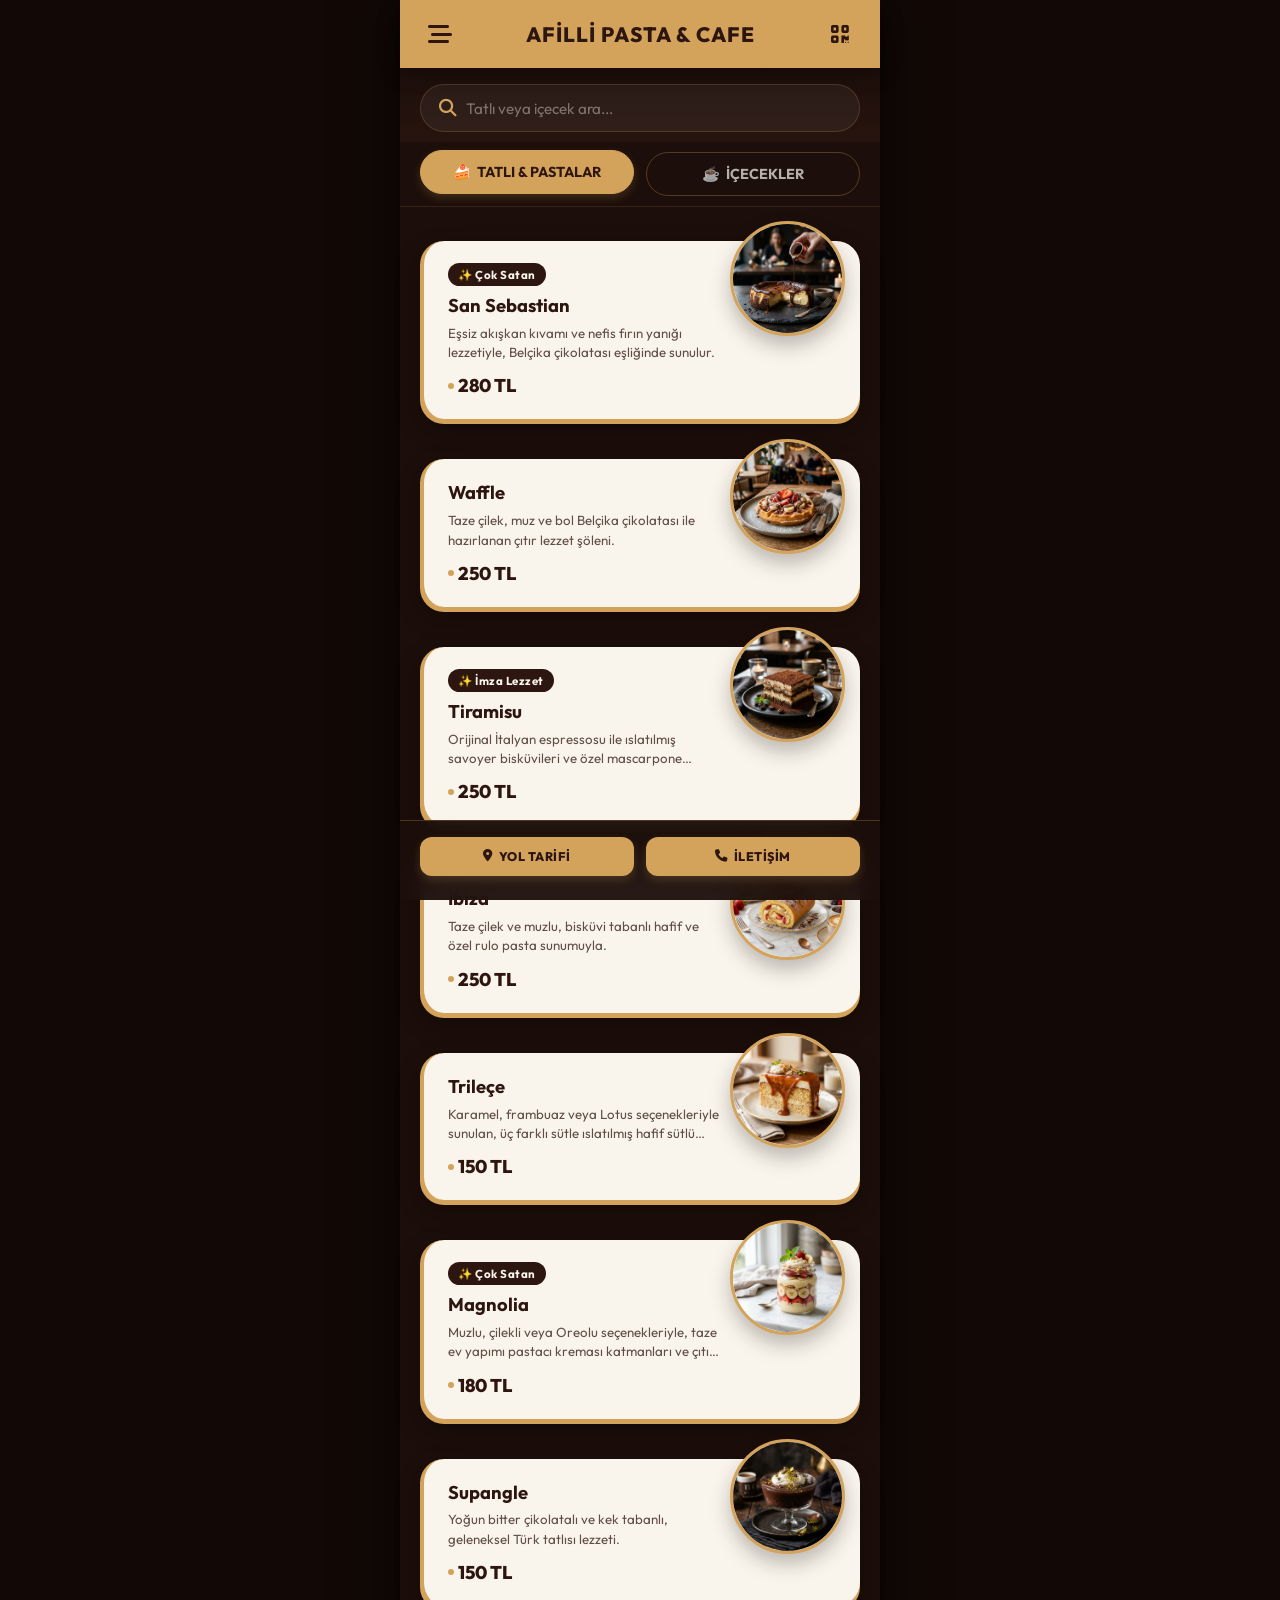
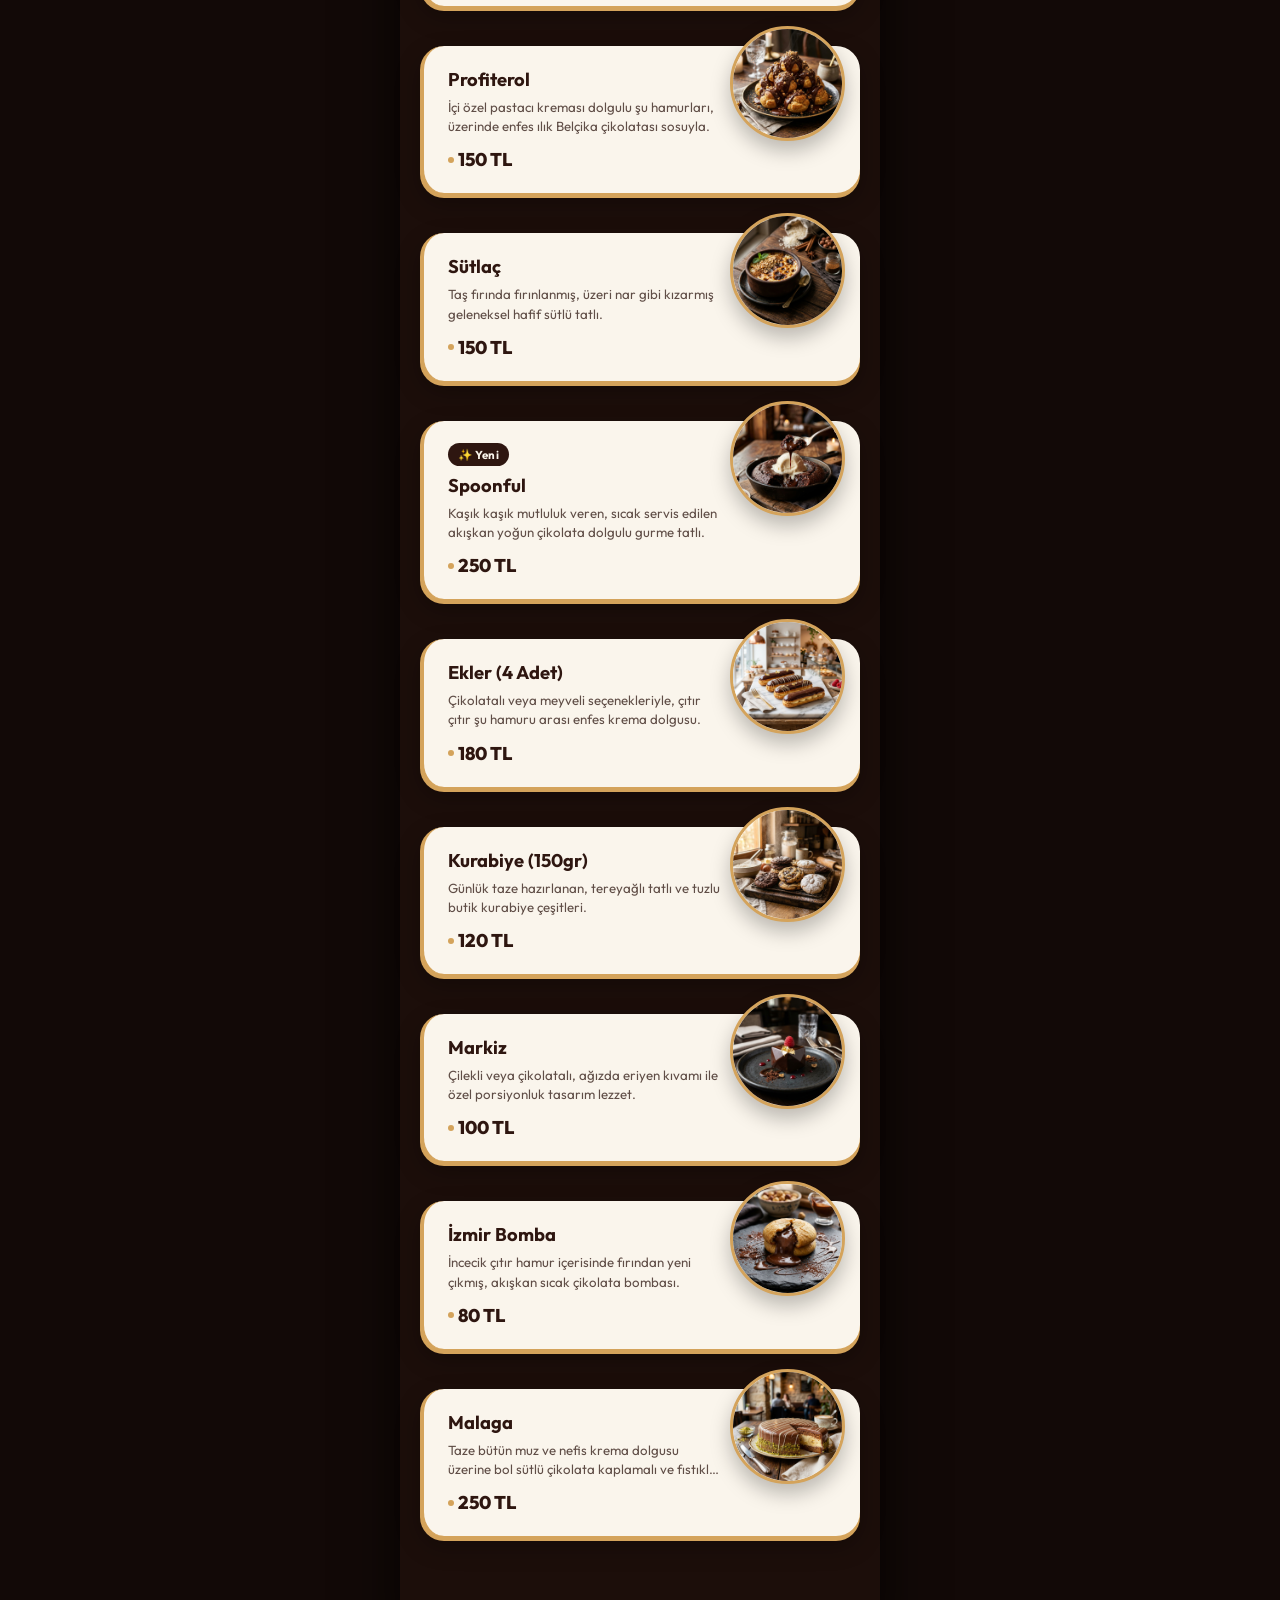
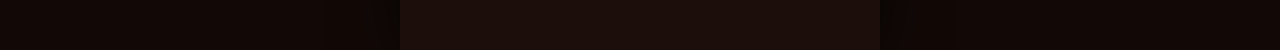
==== commit 754e7124: "fix: remove duplicate bottom QR button and update QR generator links to use live custom domain afill" ====
--- a/index.html
+++ b/index.html
@@ -21,6 +21,9 @@
   
   <!-- Custom Stylesheet -->
   <link rel="stylesheet" href="style.css">
+  
+  <!-- Custom Favicon -->
+  <link rel="icon" type="image/jpeg" href="images/favicon.jpg">
 </head>
 <body>
 
@@ -74,9 +77,6 @@
 
     <!-- FLOATING BOTTOM NAVIGATION BAR -->
     <nav class="bottom-nav" aria-label="Hızlı Erişim">
-      <button class="nav-btn" id="qr-view-btn" title="QR Kodu Paylaş">
-        <i class="fa-solid fa-qrcode"></i> QR Menü
-      </button>
       <button class="nav-btn" id="direction-btn" title="Yol Tarifi Al">
         <i class="fa-solid fa-location-dot"></i> Yol Tarifi
       </button>
@@ -102,10 +102,10 @@
       <a href="#" id="menu-qr-link" class="sidebar-link"><i class="fa-solid fa-qrcode"></i> Masa QR Kodları</a>
       <a href="tel:+905077658978" class="sidebar-link"><i class="fa-solid fa-phone"></i> Hemen Ara</a>
       <a href="https://wa.me/905077658978" target="_blank" class="sidebar-link"><i class="fa-brands fa-whatsapp"></i> WhatsApp Destek</a>
+      <a href="admin.html" class="sidebar-link"><i class="fa-solid fa-user-gear"></i> CEO Yönetim Paneli</a>
     </nav>
     <div class="sidebar-footer">
       <p>Afilli Pasta & Cafe</p>
-      <p>Her Gün: 09:00 - 23:00</p>
       <p>&copy; 2026 Tüm Hakları Saklıdır.</p>
     </div>
   </aside>
@@ -183,12 +183,12 @@
       <div class="qr-container">
         <div class="qr-box">
           <!-- Dynamically generated QR code using public rapid API -->
-          <img src="https://api.qrserver.com/v1/create-qr-code/?size=180x180&data=https://afillipastacafe.com&color=2e1610" alt="QR Kod Menü" class="qr-code-img">
+          <img src="https://api.qrserver.com/v1/create-qr-code/?size=180x180&data=https://afillipasta.com/&color=2e1610" alt="QR Kod Menü" class="qr-code-img">
         </div>
         <p class="direction-address">
           Bu QR kodu masanızdaki müşterilerinize okutarak menüye anında erişmelerini sağlayabilirsiniz.
         </p>
-        <a href="https://api.qrserver.com/v1/create-qr-code/?size=500x500&data=https://afillipastacafe.com&color=2e1610" download="afilli_menu_qr.png" target="_blank" class="direction-action-btn">
+        <a href="https://api.qrserver.com/v1/create-qr-code/?size=500x500&data=https://afillipasta.com/&color=2e1610" download="afilli_menu_qr.png" target="_blank" class="direction-action-btn">
           <i class="fa-solid fa-download"></i> Yüksek Çözünürlük İndir
         </a>
       </div>
--- a/style.css
+++ b/style.css
@@ -12,6 +12,10 @@
   --text-dark: #2E1610;           /* Deep dark brown for main text */
   --text-muted: #604E47;          /* Soft warm brown for description */
   --text-light: #FAF5EC;          /* Light cream for text on dark backgrounds */
+  
+  /* CEO Admin Panel compatibility variables */
+  --primary-dark: #1C0E0A;
+  --bg-cream: #FAF5EC;
   
   --font-family: 'Outfit', sans-serif;
   --transition-smooth: all 0.3s cubic-bezier(0.25, 0.8, 0.25, 1);
@@ -887,22 +891,71 @@
 }
 
 /* ==========================================================================
-   👑 CEO ADMIN PANEL PREMIUM DARK GLASSMORPHISM STYLES
+   👑 CEO ADMIN PANEL - COHESIVE BRAND THEME (CREAM & CHOCOLATE)
    ========================================================================== */
 
 .admin-body {
-  background-color: var(--primary-dark);
-  background-image: radial-gradient(circle at 10% 20%, rgba(90, 40, 20, 0.15) 0%, rgba(20, 10, 5, 0.4) 90.1%);
-  color: var(--bg-cream);
+  background-color: #120907 !important;
+  background-image: radial-gradient(circle at 50% 50%, #2A140E 0%, #120907 100%) !important;
+  color: var(--text-light) !important;
   min-height: 100vh;
-  font-family: var(--font-primary);
+  font-family: var(--font-family) !important;
   margin: 0;
   padding: 0;
   display: flex;
   flex-direction: column;
 }
 
-/* Login Page Layout */
+/* ==================== TYPOGRAPHY & CONTRAST OVERRIDES ==================== */
+/* Ensures all text inside the cream admin panels is 100% readable deep brown, exactly like the menu cards! */
+.admin-login-card,
+.stat-card,
+.admin-table-container,
+.admin-modal-content,
+.admin-confirm-content {
+  background-color: var(--card-bg) !important;
+  color: var(--text-dark) !important;
+  border-left: 5px solid var(--accent-gold) !important;
+  box-shadow: var(--card-shadow) !important;
+  border-radius: var(--border-radius-lg) !important;
+}
+
+/* Ensure no transparent white borders leak grey */
+.admin-login-card {
+  border-top: 1px solid rgba(212, 163, 91, 0.25) !important;
+  border-right: 1px solid rgba(212, 163, 91, 0.25) !important;
+  border-bottom: 1px solid rgba(212, 163, 91, 0.25) !important;
+}
+
+.admin-login-card p, .admin-login-card span, .admin-login-card div,
+.stat-card p, .stat-card span, .stat-card div,
+.admin-table-container p, .admin-table-container span, .admin-table-container div, .admin-table-container td,
+.admin-modal-content p, .admin-modal-content span, .admin-modal-content div,
+.admin-confirm-content p, .admin-confirm-content span, .admin-confirm-content div {
+  color: var(--text-dark) !important;
+}
+
+.admin-login-card h1, .admin-login-card h2, .admin-login-card h3, .admin-login-card h4,
+.stat-card h1, .stat-card h2, .stat-card h3, .stat-card h4,
+.admin-table-container h1, .admin-table-container h2, .admin-table-container h3, .admin-table-container h4,
+.admin-modal-content h1, .admin-modal-content h2, .admin-modal-content h3, .admin-modal-content h4,
+.admin-confirm-content h1, .admin-confirm-content h2, .admin-confirm-content h3, .admin-confirm-content h4 {
+  color: var(--text-dark) !important;
+  font-family: var(--font-family) !important;
+  font-weight: 800 !important;
+}
+
+.form-group label {
+  display: block;
+  font-size: 0.85rem;
+  font-weight: 700 !important;
+  color: var(--text-dark) !important;
+  margin-bottom: 8px;
+  letter-spacing: 0.5px;
+  text-transform: uppercase;
+}
+
+/* ==================== LOGIN PAGE LAYOUT ==================== */
 .admin-login-wrapper {
   display: flex;
   align-items: center;
@@ -912,15 +965,9 @@
 }
 
 .admin-login-card {
-  background: rgba(255, 255, 255, 0.05);
-  backdrop-filter: blur(20px);
-  -webkit-backdrop-filter: blur(20px);
-  border: 1px solid rgba(212, 175, 55, 0.2);
-  border-radius: var(--border-radius-lg);
-  padding: 40px 30px;
+  padding: 45px 35px;
   width: 100%;
   max-width: 420px;
-  box-shadow: 0 20px 50px rgba(0, 0, 0, 0.5), inset 0 0 10px rgba(255, 255, 255, 0.02);
   text-align: center;
 }
 
@@ -931,20 +978,26 @@
 .login-logo {
   font-size: 3.5rem;
   margin-bottom: 10px;
-  filter: drop-shadow(0 0 8px rgba(212, 175, 55, 0.3));
+  filter: drop-shadow(0 4px 6px rgba(46, 22, 16, 0.15));
+  animation: pulse-glow-brand 2.5s infinite ease-in-out;
+}
+
+@keyframes pulse-glow-brand {
+  0%, 100% { transform: scale(1); }
+  50% { transform: scale(1.05); }
 }
 
 .login-header h2 {
-  font-family: var(--font-secondary);
-  color: var(--accent-gold);
   font-size: 1.8rem;
-  margin: 0 0 5px 0;
-  letter-spacing: 1px;
+  margin: 0 0 6px 0;
+  letter-spacing: 0.5px;
+  text-transform: uppercase;
 }
 
 .login-header p {
-  color: rgba(250, 245, 236, 0.6);
+  color: var(--text-muted) !important;
   font-size: 0.9rem;
+  font-weight: 500;
   margin: 0;
 }
 
@@ -952,33 +1005,21 @@
   text-align: left;
 }
 
-.form-group {
-  margin-bottom: 20px;
-}
-
-.form-group label {
-  display: block;
-  font-size: 0.85rem;
-  font-weight: 500;
-  color: var(--accent-gold);
-  margin-bottom: 8px;
-  letter-spacing: 0.5px;
-  text-transform: uppercase;
-}
-
 .input-with-icon {
   position: relative;
 }
 
 .input-with-icon i {
   position: absolute;
-  left: 15px;
+  left: 16px;
   top: 50%;
   transform: translateY(-50%);
-  color: rgba(250, 245, 236, 0.4);
+  color: var(--text-dark) !important;
+  opacity: 0.65;
   font-size: 1rem;
 }
 
+/* ==================== FORM INPUTS, TEXTAREAS, SELECTS ==================== */
 .input-with-icon input,
 .admin-form input[type="text"],
 .admin-form input[type="number"],
@@ -986,13 +1027,14 @@
 .admin-form select {
   width: 100%;
   padding: 14px 16px 14px 45px;
-  background: rgba(0, 0, 0, 0.3);
-  border: 1px solid rgba(250, 245, 236, 0.1);
-  border-radius: var(--border-radius-sm);
-  color: var(--bg-cream);
-  font-family: var(--font-primary);
+  background: #FFFFFF !important;
+  border: 1.5px solid rgba(46, 22, 16, 0.18) !important;
+  border-radius: var(--border-radius-sm) !important;
+  color: var(--text-dark) !important;
+  font-family: var(--font-family) !important;
   font-size: 0.95rem;
-  transition: all 0.3s ease;
+  font-weight: 500 !important;
+  transition: var(--transition-smooth);
   box-sizing: border-box;
 }
 
@@ -1003,25 +1045,37 @@
   padding: 12px 14px;
 }
 
+.input-with-icon input::placeholder,
+.admin-form input::placeholder,
+.admin-form textarea::placeholder {
+  color: rgba(46, 22, 16, 0.4) !important;
+}
+
 .input-with-icon input:focus,
 .admin-form input:focus,
 .admin-form textarea:focus,
 .admin-form select:focus {
   outline: none;
-  border-color: var(--accent-gold);
-  background: rgba(0, 0, 0, 0.5);
-  box-shadow: 0 0 10px rgba(212, 175, 55, 0.15);
+  border-color: var(--accent-gold) !important;
+  background: #FAF5EC !important;
+  box-shadow: 0 0 10px rgba(212, 163, 91, 0.25) !important;
+}
+
+.admin-body select option {
+  background-color: var(--card-bg) !important;
+  color: var(--text-dark) !important;
 }
 
 .error-message {
-  color: #ff6b6b;
+  color: #d9534f;
   font-size: 0.85rem;
+  font-weight: 600;
   margin: 12px 0;
   text-align: center;
   min-height: 18px;
 }
 
-/* Dashboard UI Layout */
+/* ==================== DASHBOARD HEADER ==================== */
 .admin-dashboard-wrapper {
   max-width: 1200px;
   width: 100%;
@@ -1032,12 +1086,15 @@
 }
 
 .admin-header {
+  background-color: var(--accent-gold) !important;
+  padding: 18px 24px !important;
+  border-radius: var(--border-radius-sm) !important;
+  box-shadow: var(--card-shadow) !important;
   display: flex;
   justify-content: space-between;
   align-items: center;
-  border-bottom: 1px solid rgba(212, 175, 55, 0.2);
-  padding-bottom: 20px;
   margin-bottom: 30px;
+  border-left: 5px solid var(--text-dark) !important;
 }
 
 .admin-brand {
@@ -1048,21 +1105,22 @@
 
 .admin-crown {
   font-size: 2.2rem;
-  filter: drop-shadow(0 0 6px rgba(212, 175, 55, 0.4));
+  filter: drop-shadow(0 2px 4px rgba(46, 22, 16, 0.2));
 }
 
 .admin-brand h1 {
-  font-family: var(--font-secondary);
-  color: var(--accent-gold);
-  font-size: 1.6rem;
-  margin: 0 0 4px 0;
-  letter-spacing: 0.5px;
+  color: var(--text-dark) !important;
+  font-size: 1.5rem !important;
+  font-weight: 800 !important;
+  margin: 0 0 2px 0 !important;
+  text-transform: uppercase;
 }
 
 .admin-brand p {
-  color: rgba(250, 245, 236, 0.6);
-  font-size: 0.85rem;
-  margin: 0;
+  color: rgba(46, 22, 16, 0.75) !important;
+  font-size: 0.85rem !important;
+  font-weight: 600 !important;
+  margin: 0 !important;
 }
 
 .admin-header-actions {
@@ -1070,7 +1128,7 @@
   gap: 12px;
 }
 
-/* Premium Buttons */
+/* ==================== BUTTONS STYLING ==================== */
 .admin-btn-primary,
 .admin-btn-danger,
 .admin-btn-accent,
@@ -1081,66 +1139,86 @@
   gap: 8px;
   padding: 12px 24px;
   border-radius: var(--border-radius-sm);
-  font-family: var(--font-primary);
+  font-family: var(--font-family);
   font-size: 0.95rem;
-  font-weight: 600;
+  font-weight: 700;
   cursor: pointer;
-  transition: all 0.3s cubic-bezier(0.25, 0.8, 0.25, 1);
+  transition: var(--transition-smooth);
   text-transform: uppercase;
   letter-spacing: 0.5px;
 }
 
 .admin-btn-primary {
-  background: var(--accent-gold);
-  color: var(--primary-dark);
-  border: 1px solid var(--accent-gold);
+  background: var(--accent-gold) !important;
+  color: var(--text-dark) !important;
+  border: 1px solid var(--accent-gold) !important;
+  box-shadow: 0 4px 8px rgba(212, 163, 91, 0.15);
 }
 
 .admin-btn-primary:hover {
-  background: #c39e2e;
-  border-color: #c39e2e;
+  background: var(--accent-gold-hover) !important;
   transform: translateY(-2px);
-  box-shadow: 0 5px 15px rgba(212, 175, 55, 0.3);
+  box-shadow: 0 6px 15px rgba(212, 163, 91, 0.3) !important;
+}
+
+#btn-add-product {
+  background-color: var(--text-dark) !important;
+  color: var(--card-bg) !important;
+  border: 1px solid var(--text-dark) !important;
+}
+
+#btn-add-product:hover {
+  background-color: var(--primary-bg) !important;
+  transform: translateY(-2px);
+  box-shadow: 0 5px 12px rgba(0, 0, 0, 0.3) !important;
 }
 
 .admin-btn-accent {
-  background: linear-gradient(135deg, var(--accent-gold) 0%, #a4821a 100%);
-  color: white;
-  border: none;
+  background: linear-gradient(135deg, var(--accent-gold) 0%, #b88d4c 100%) !important;
+  color: var(--text-dark) !important;
+  border: none !important;
 }
 
 .admin-btn-accent:hover {
   transform: translateY(-2px);
-  box-shadow: 0 5px 15px rgba(212, 175, 55, 0.4);
-  filter: brightness(1.1);
+  box-shadow: 0 5px 15px rgba(212, 163, 91, 0.35) !important;
+  filter: brightness(1.05);
 }
 
 .admin-btn-danger {
-  background: #e74c3c;
-  color: white;
-  border: 1px solid #e74c3c;
+  background: #d9534f !important;
+  color: white !important;
+  border: 1px solid #d9534f !important;
 }
 
 .admin-btn-danger:hover {
-  background: #c0392b;
-  border-color: #c0392b;
+  background: #c9302c !important;
   transform: translateY(-2px);
-  box-shadow: 0 5px 15px rgba(231, 76, 60, 0.3);
+  box-shadow: 0 5px 15px rgba(217, 83, 79, 0.3) !important;
 }
 
 .admin-btn-outline {
-  background: transparent;
-  color: var(--bg-cream);
-  border: 1px solid rgba(250, 245, 236, 0.2);
+  background: transparent !important;
+  color: var(--text-dark) !important;
+  border: 1.5px solid rgba(46, 22, 16, 0.4) !important;
 }
 
 .admin-btn-outline:hover {
-  background: rgba(250, 245, 236, 0.05);
-  border-color: var(--accent-gold);
-  color: var(--accent-gold);
-}
-
-/* Stats Cards */
+  background: rgba(46, 22, 16, 0.05) !important;
+  border-color: var(--text-dark) !important;
+}
+
+#btn-logout {
+  background-color: transparent !important;
+  color: var(--text-dark) !important;
+  border: 1.5px solid rgba(46, 22, 16, 0.4) !important;
+}
+
+#btn-logout:hover {
+  background-color: rgba(46, 22, 16, 0.08) !important;
+}
+
+/* ==================== STATS CARDS ==================== */
 .admin-stats-section {
   display: grid;
   grid-template-columns: repeat(auto-fit, minmax(280px, 1fr));
@@ -1149,74 +1227,64 @@
 }
 
 .stat-card {
-  background: rgba(255, 255, 255, 0.03);
-  border: 1px solid rgba(250, 245, 236, 0.07);
-  border-radius: var(--border-radius-md);
   padding: 22px 25px;
   display: flex;
   align-items: center;
   gap: 20px;
-  box-shadow: 0 10px 30px rgba(0, 0, 0, 0.15);
 }
 
 .stat-card i {
   font-size: 2.2rem;
-  color: var(--accent-gold);
-  background: rgba(212, 175, 55, 0.1);
+  color: var(--text-dark) !important;
+  background: rgba(212, 163, 91, 0.15) !important;
   padding: 15px;
   border-radius: var(--border-radius-sm);
 }
 
 .stat-card h3 {
-  font-size: 0.9rem;
-  color: rgba(250, 245, 236, 0.5);
+  font-size: 0.9rem !important;
+  color: var(--text-muted) !important;
   text-transform: uppercase;
   letter-spacing: 1px;
   margin: 0 0 6px 0;
 }
 
 .stat-card p {
-  font-size: 1.5rem;
-  font-weight: 700;
-  color: var(--bg-cream);
+  font-size: 1.6rem !important;
+  font-weight: 800 !important;
   margin: 0;
 }
 
 /* Connection Badges */
 .badge-live {
-  color: #2ecc71;
+  color: #27ae60 !important;
   font-size: 0.9rem;
-  font-weight: 600;
+  font-weight: 700;
   display: inline-flex;
   align-items: center;
   gap: 6px;
 }
 
 .badge-offline {
-  color: #f1c40f;
+  color: #d35400 !important;
   font-size: 0.9rem;
-  font-weight: 600;
+  font-weight: 700;
   display: inline-flex;
   align-items: center;
   gap: 6px;
 }
 
-/* Tables Styling */
+/* ==================== TABLES STYLING ==================== */
 .admin-table-container {
-  background: rgba(255, 255, 255, 0.02);
-  border: 1px solid rgba(250, 245, 236, 0.05);
-  border-radius: var(--border-radius-md);
   padding: 25px;
   margin-bottom: 40px;
-  box-shadow: 0 15px 40px rgba(0, 0, 0, 0.2);
 }
 
 .table-title {
-  font-family: var(--font-secondary);
-  color: var(--accent-gold);
-  font-size: 1.3rem;
+  color: var(--text-dark) !important;
+  font-size: 1.3rem !important;
   margin: 0 0 20px 0;
-  border-left: 4px solid var(--accent-gold);
+  border-left: 4px solid var(--accent-gold) !important;
   padding-left: 12px;
 }
 
@@ -1233,23 +1301,32 @@
 
 .admin-table th {
   padding: 15px 12px;
-  font-size: 0.8rem;
-  font-weight: 600;
+  font-size: 0.82rem;
+  font-weight: 700 !important;
   text-transform: uppercase;
-  color: var(--accent-gold);
+  color: var(--bg-cream) !important;
+  background-color: var(--text-dark) !important;
   letter-spacing: 0.5px;
-  border-bottom: 2px solid rgba(250, 245, 236, 0.1);
+  border-bottom: none;
 }
 
 .admin-table td {
   padding: 16px 12px;
   font-size: 0.95rem;
-  border-bottom: 1px solid rgba(250, 245, 236, 0.05);
+  border-bottom: 1px solid rgba(46, 22, 16, 0.08) !important;
   vertical-align: middle;
 }
 
+.admin-table tbody tr {
+  background: transparent !important;
+}
+
+.admin-table tbody tr:nth-child(even) {
+  background: rgba(46, 22, 16, 0.03) !important;
+}
+
 .admin-table tbody tr:hover {
-  background: rgba(250, 245, 236, 0.02);
+  background: rgba(212, 163, 91, 0.1) !important;
 }
 
 .table-img {
@@ -1257,8 +1334,8 @@
   height: 50px;
   border-radius: 50%;
   object-fit: cover;
-  border: 2px solid var(--accent-gold);
-  box-shadow: 0 4px 8px rgba(0,0,0,0.2);
+  border: 2px solid var(--accent-gold) !important;
+  box-shadow: 0 4px 8px rgba(0,0,0,0.12);
 }
 
 .admin-desc-truncate {
@@ -1267,26 +1344,27 @@
   overflow: hidden;
   text-overflow: ellipsis;
   margin: 0;
-  color: rgba(250, 245, 236, 0.7);
+  color: var(--text-muted) !important;
   font-size: 0.88rem;
 }
 
 .badge-tag {
-  background: rgba(212, 175, 55, 0.15);
-  color: var(--accent-gold);
-  border: 1px solid rgba(212, 175, 55, 0.3);
+  background: rgba(212, 163, 91, 0.18) !important;
+  color: var(--text-dark) !important;
+  border: 1px solid rgba(212, 163, 91, 0.4) !important;
   padding: 4px 10px;
   border-radius: 20px;
   font-size: 0.8rem;
+  font-weight: 600;
+}
+
+.badge-empty {
+  color: rgba(46, 22, 16, 0.4) !important;
+  font-size: 0.85rem;
   font-weight: 500;
 }
 
-.badge-empty {
-  color: rgba(250, 245, 236, 0.3);
-  font-size: 0.85rem;
-}
-
-/* Action Buttons */
+/* Action Buttons in Table Rows */
 .actions-header {
   text-align: right;
   padding-right: 20px !important;
@@ -1306,60 +1384,76 @@
   height: 34px;
   border-radius: var(--border-radius-sm);
   cursor: pointer;
-  transition: all 0.2s ease;
+  transition: var(--transition-smooth);
   margin-left: 6px;
   font-size: 0.9rem;
 }
 
 .edit-btn {
-  background: rgba(212, 175, 55, 0.15);
-  color: var(--accent-gold);
-  border: 1px solid rgba(212, 175, 55, 0.3);
+  background: rgba(212, 163, 91, 0.18) !important;
+  color: var(--text-dark) !important;
+  border: 1px solid rgba(212, 163, 91, 0.4) !important;
 }
 
 .edit-btn:hover {
-  background: var(--accent-gold);
-  color: var(--primary-dark);
+  background: var(--accent-gold) !important;
+  color: var(--text-dark) !important;
 }
 
 .delete-btn {
-  background: rgba(231, 76, 60, 0.15);
-  color: #ff6b6b;
-  border: 1px solid rgba(231, 76, 60, 0.3);
+  background: rgba(217, 83, 79, 0.12) !important;
+  color: #d9534f !important;
+  border: 1px solid rgba(217, 83, 79, 0.3) !important;
 }
 
 .delete-btn:hover {
-  background: #e74c3c;
-  color: white;
-}
-
-/* Custom Admin Modal Forms styling */
+  background: #d9534f !important;
+  color: white !important;
+}
+
+/* ==================== ADMIN MODALS (ADD / EDIT / CONFIRM) ==================== */
 .admin-modal-content {
-  background: #25120d;
-  border: 1px solid rgba(212, 175, 55, 0.3);
-  border-radius: var(--border-radius-md);
+  border-left: 6px solid var(--accent-gold) !important;
   padding: 35px;
   width: 100%;
   max-width: 600px;
-  box-shadow: 0 25px 60px rgba(0, 0, 0, 0.6);
   position: relative;
   box-sizing: border-box;
 }
 
 .admin-confirm-content {
-  background: #25120d;
-  border: 1px solid #e74c3c;
-  border-radius: var(--border-radius-md);
+  border-left: 6px solid #d9534f !important;
   padding: 30px;
   width: 100%;
   max-width: 400px;
   text-align: center;
-  box-shadow: 0 25px 60px rgba(0, 0, 0, 0.6);
+}
+
+.close-modal-btn {
+  position: absolute;
+  top: 15px;
+  right: 15px;
+  background: none;
+  border: none;
+  color: var(--text-dark) !important;
+  font-size: 1.5rem;
+  cursor: pointer;
+  width: 32px;
+  height: 32px;
+  display: flex;
+  align-items: center;
+  justify-content: center;
+  border-radius: 50%;
+  transition: var(--transition-smooth);
+}
+
+.close-modal-btn:hover {
+  background-color: rgba(46, 22, 16, 0.08) !important;
 }
 
 .confirm-icon {
   font-size: 3rem;
-  color: #e74c3c;
+  color: #d9534f;
   margin-bottom: 15px;
 }
 
@@ -1389,8 +1483,8 @@
   display: flex;
   gap: 20px;
   align-items: center;
-  background: rgba(0, 0, 0, 0.2);
-  border: 1px dashed rgba(250, 245, 236, 0.15);
+  background: rgba(46, 22, 16, 0.03) !important;
+  border: 1.5px dashed rgba(46, 22, 16, 0.25) !important;
   padding: 15px;
   border-radius: var(--border-radius-sm);
 }
@@ -1399,8 +1493,8 @@
   width: 80px;
   height: 80px;
   border-radius: 50%;
-  background: rgba(0, 0, 0, 0.4);
-  border: 2px solid rgba(212, 175, 55, 0.3);
+  background: rgba(46, 22, 16, 0.05) !important;
+  border: 2px solid var(--accent-gold) !important;
   display: flex;
   align-items: center;
   justify-content: center;
@@ -1415,7 +1509,7 @@
 
 #preview-placeholder {
   font-size: 0.75rem;
-  color: rgba(250, 245, 236, 0.4);
+  color: var(--text-muted) !important;
   text-align: center;
   display: flex;
   flex-direction: column;
@@ -1439,7 +1533,7 @@
 
 .upload-tip {
   font-size: 0.75rem;
-  color: rgba(250, 245, 236, 0.4);
+  color: var(--text-muted) !important;
   margin: 0;
 }
 
@@ -1448,7 +1542,7 @@
   justify-content: flex-end;
   gap: 15px;
   margin-top: 30px;
-  border-top: 1px solid rgba(250, 245, 236, 0.05);
+  border-top: 1.5px dashed rgba(46, 22, 16, 0.15) !important;
   padding-top: 20px;
 }
 
@@ -1485,3 +1579,4 @@
   }
 }
 
+
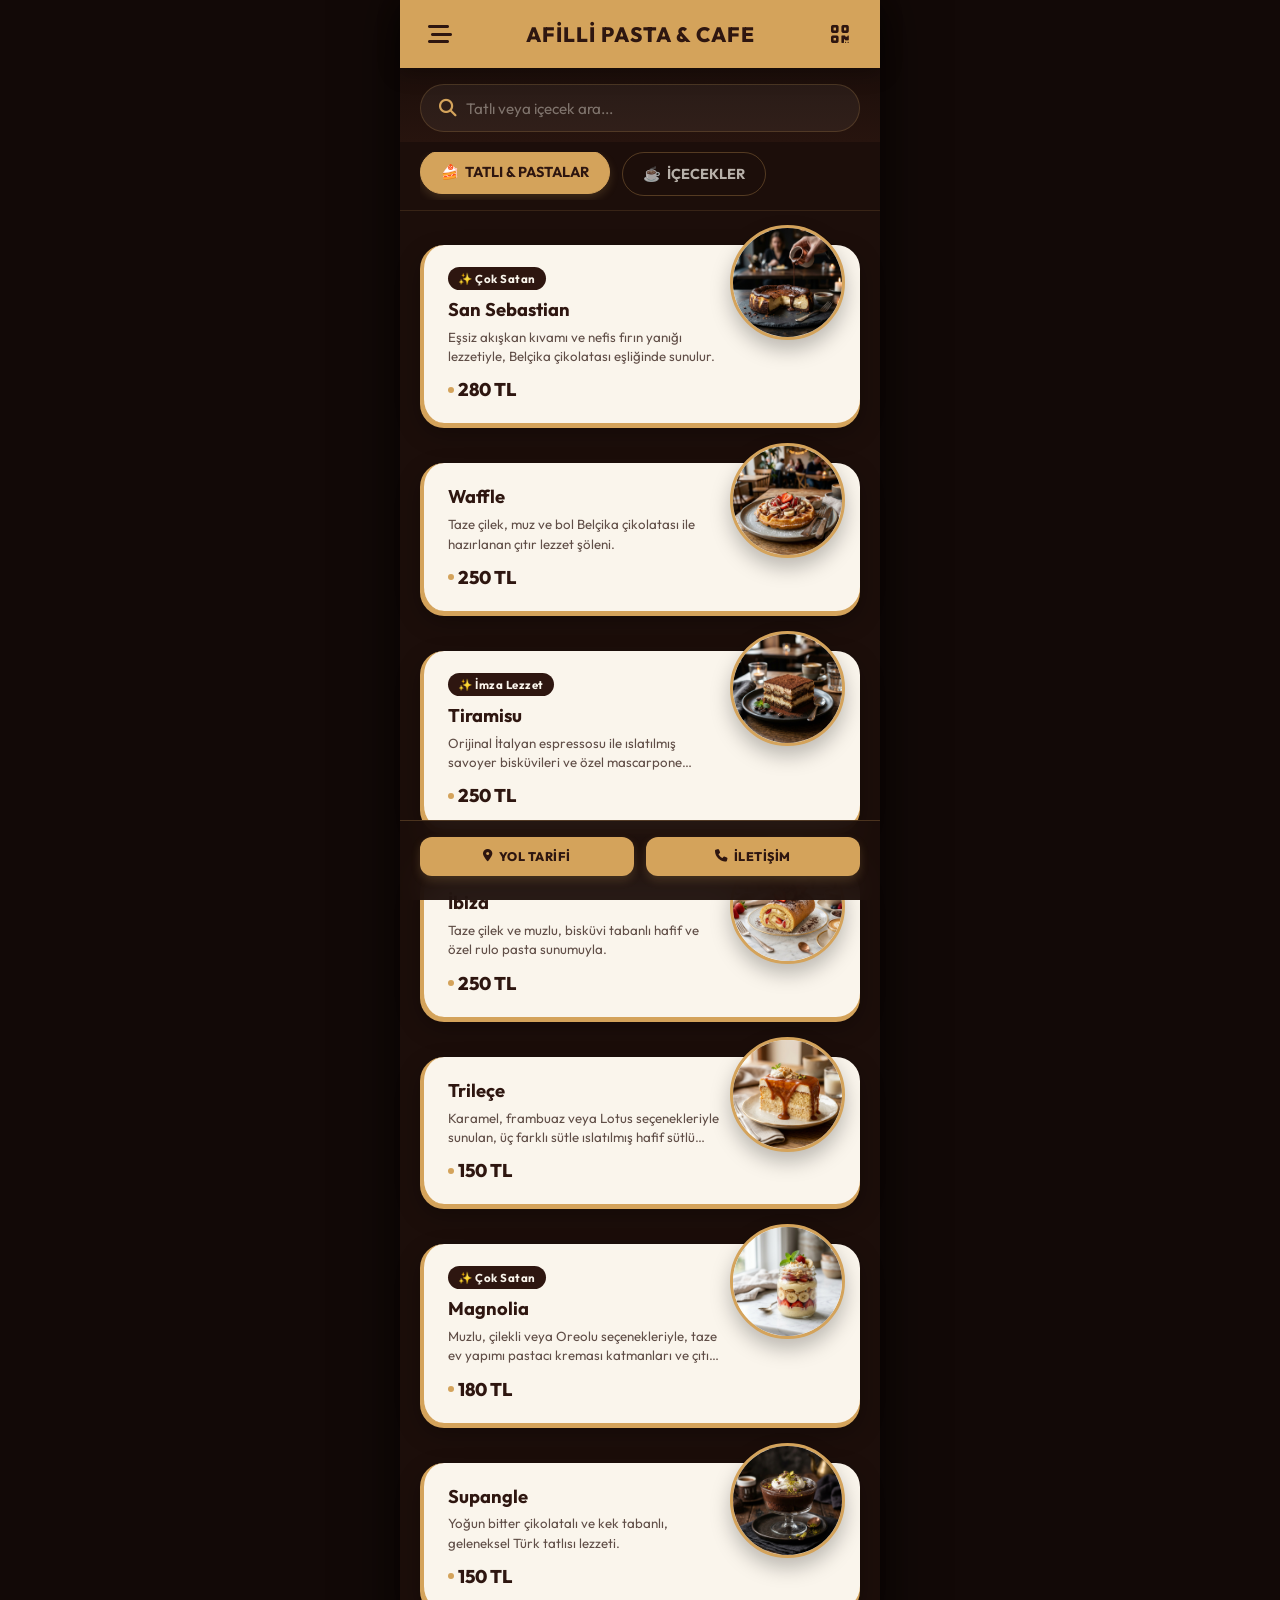
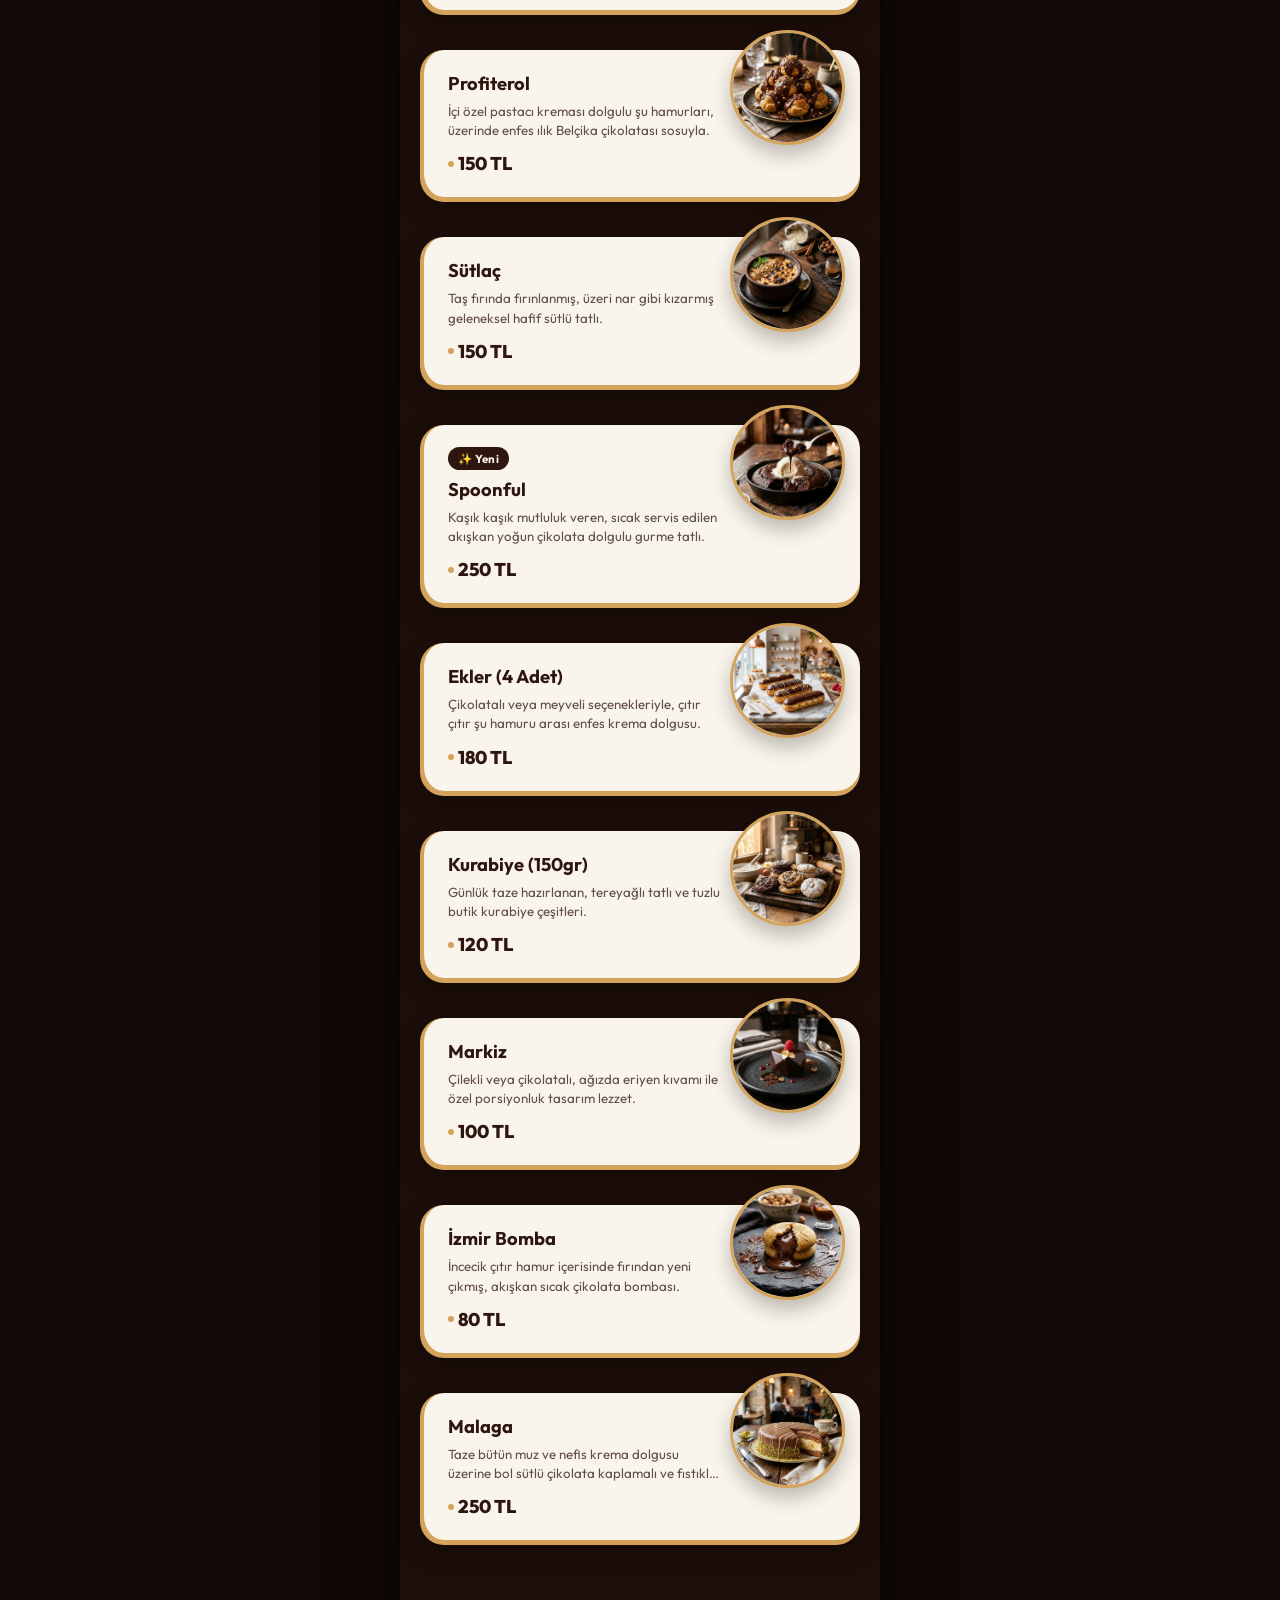
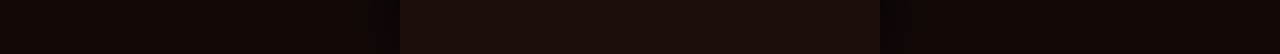
==== commit edb3c839: "feat: move admin panel to secret /admin directory, hide entry points from customer sidebar, remove M" ====
--- a/index.html
+++ b/index.html
@@ -99,10 +99,8 @@
     <nav class="sidebar-links">
       <a href="#" class="sidebar-link"><i class="fa-solid fa-house"></i> Anasayfa</a>
       <a href="https://instagram.com/afillipastacafe" target="_blank" class="sidebar-link"><i class="fa-brands fa-instagram"></i> Instagram'da Takip Et</a>
-      <a href="#" id="menu-qr-link" class="sidebar-link"><i class="fa-solid fa-qrcode"></i> Masa QR Kodları</a>
       <a href="tel:+905077658978" class="sidebar-link"><i class="fa-solid fa-phone"></i> Hemen Ara</a>
       <a href="https://wa.me/905077658978" target="_blank" class="sidebar-link"><i class="fa-brands fa-whatsapp"></i> WhatsApp Destek</a>
-      <a href="admin.html" class="sidebar-link"><i class="fa-solid fa-user-gear"></i> CEO Yönetim Paneli</a>
     </nav>
     <div class="sidebar-footer">
       <p>Afilli Pasta & Cafe</p>
--- a/style.css
+++ b/style.css
@@ -202,14 +202,24 @@
 .tabs-container {
   display: flex;
   gap: 12px;
+  overflow-x: auto;
+  scroll-behavior: smooth;
+  scrollbar-width: none; /* Firefox */
+  -ms-overflow-style: none; /* IE/Edge */
+  padding-bottom: 4px;
+}
+
+.tabs-container::-webkit-scrollbar {
+  display: none; /* Chrome/Safari */
 }
 
 .menu-tab {
-  flex: 1;
+  flex-shrink: 0;
+  white-space: nowrap;
   background: none;
   border: 1px solid rgba(214, 163, 91, 0.3);
   color: rgba(250, 245, 236, 0.7);
-  padding: 12px 10px;
+  padding: 12px 20px;
   font-family: var(--font-family);
   font-size: 0.9rem;
   font-weight: 700;
